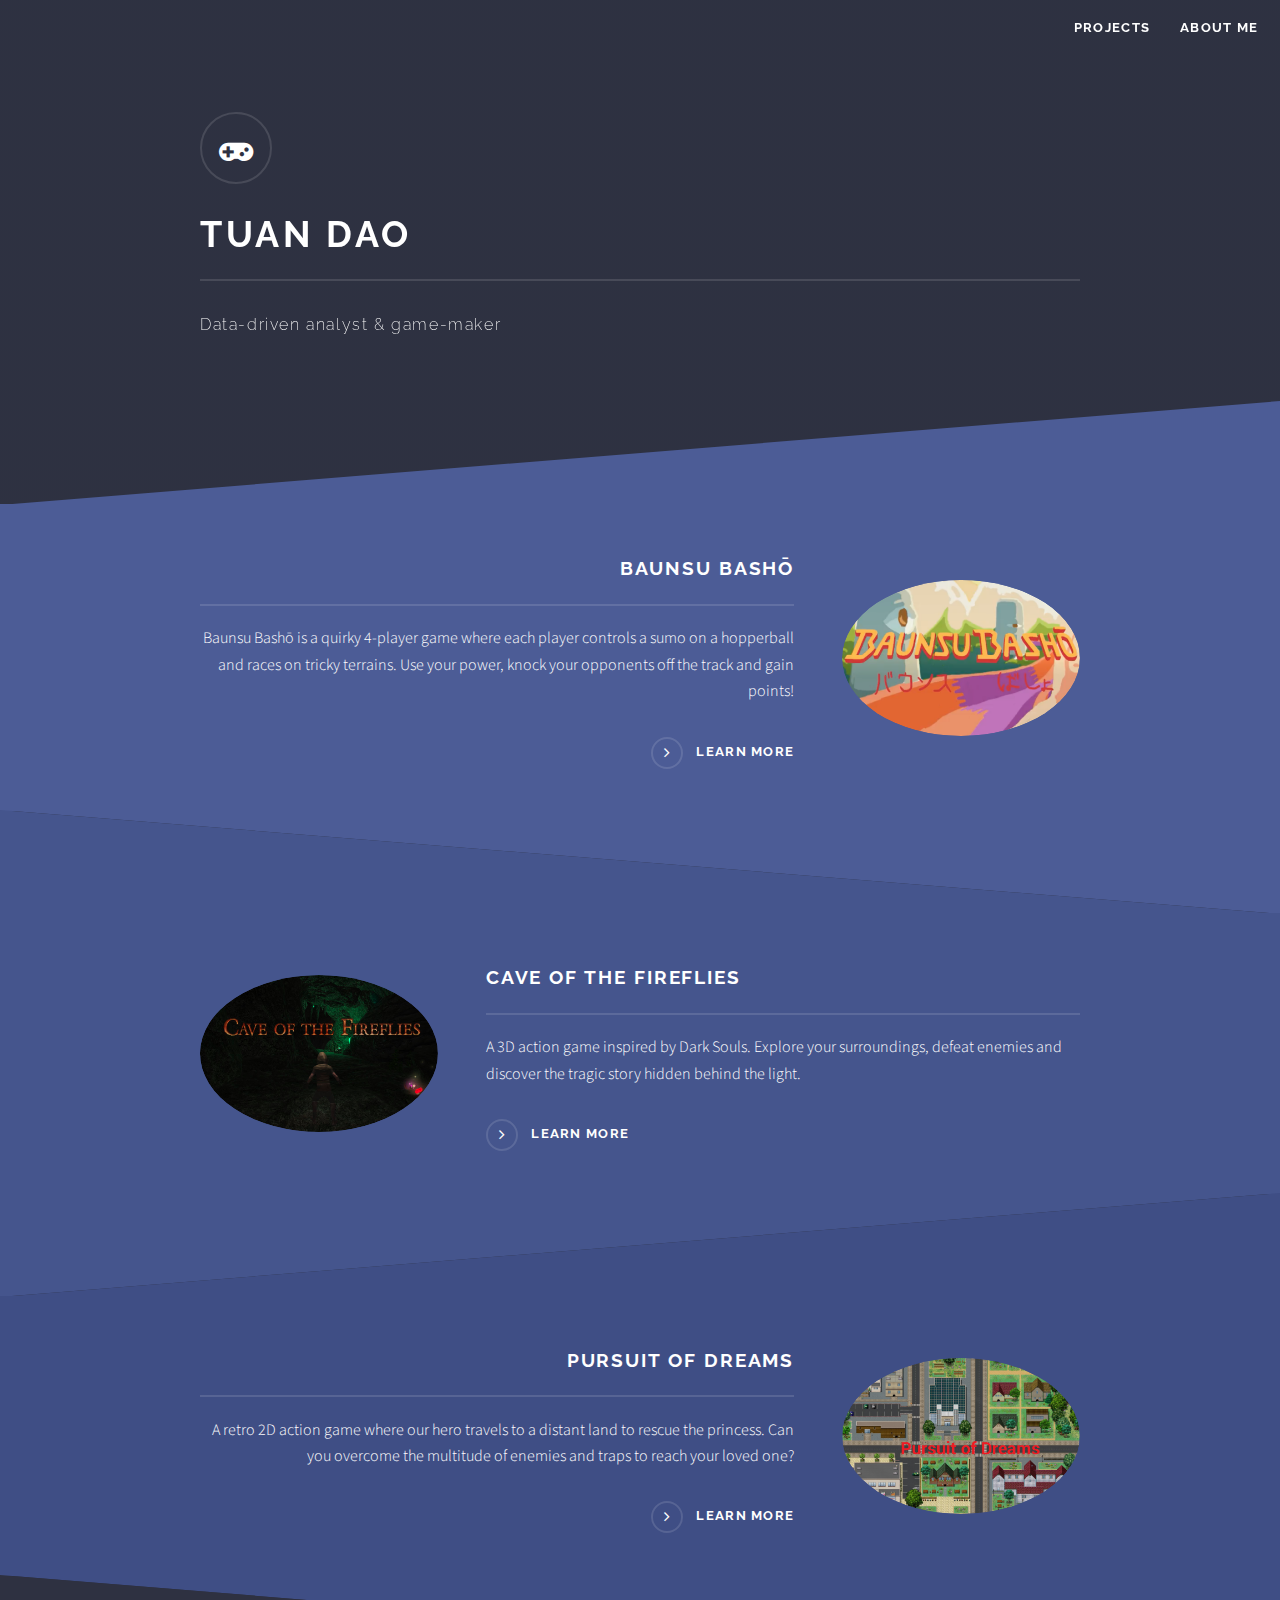
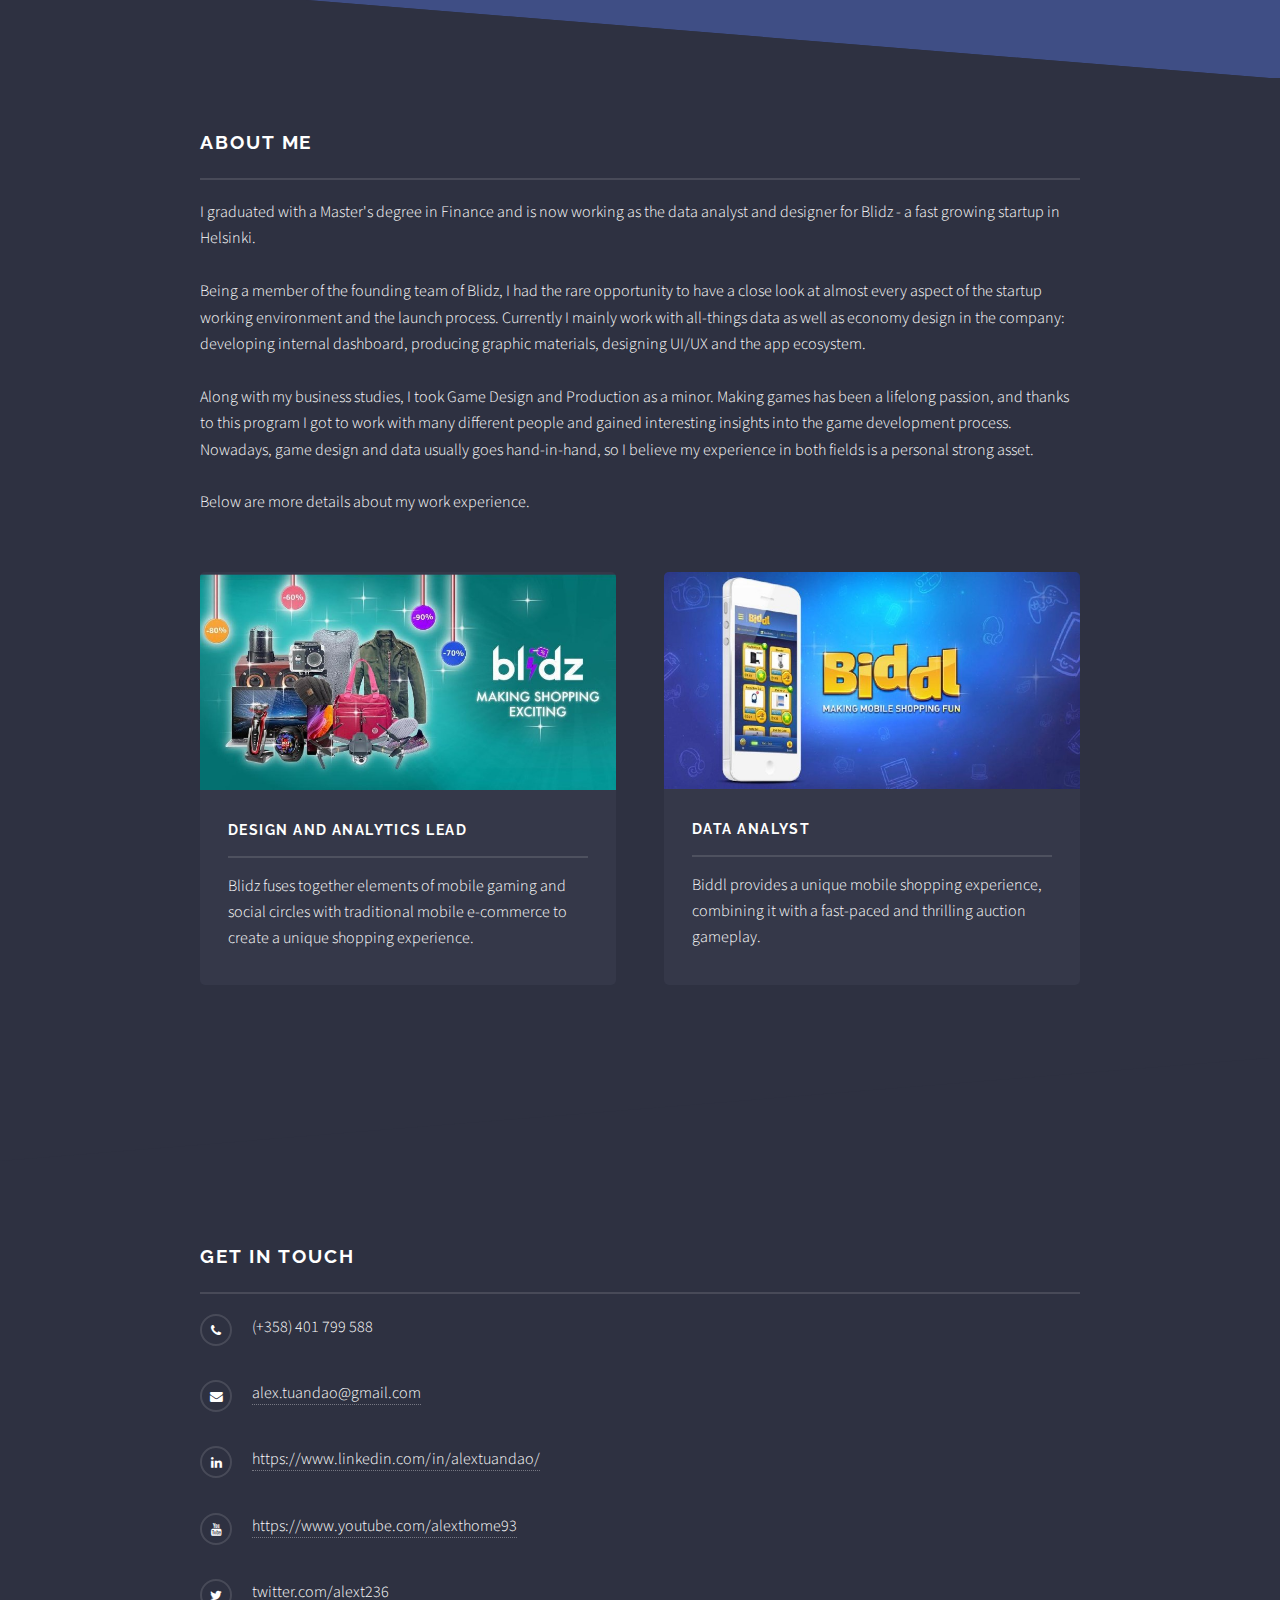
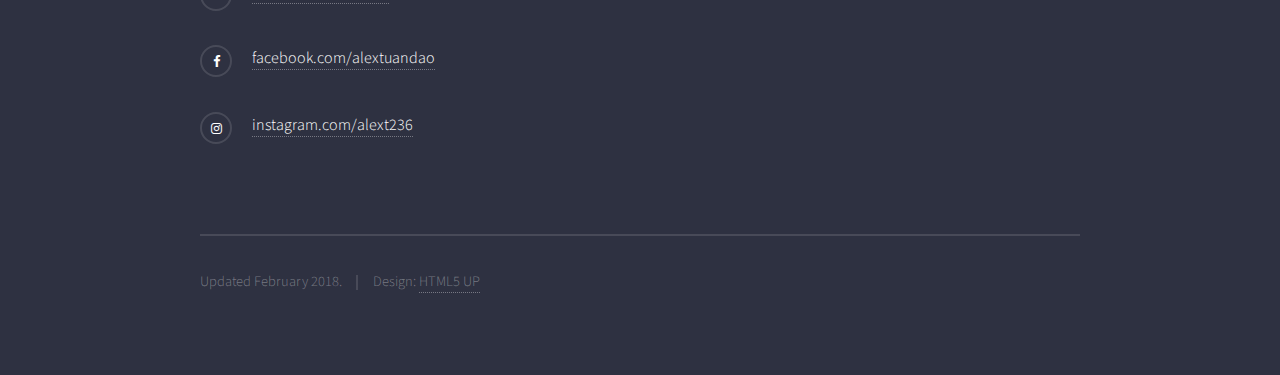
==== index.html @ 48554aec "Update pursuit page content" ====
<!DOCTYPE HTML>
<!--
	Solid State by HTML5 UP
	html5up.net | @ajlkn
	Free for personal and commercial use under the CCA 3.0 license (html5up.net/license)
-->
<html>
	<head>
		<title>Tuan Dao's Homepage</title>
		<meta charset="utf-8" />
		<meta name="viewport" content="width=device-width, initial-scale=1" />
		<!--[if lte IE 8]><script src="assets/js/ie/html5shiv.js"></script><![endif]-->
		<link rel="stylesheet" href="assets/css/main.css" />
		<!--[if lte IE 9]><link rel="stylesheet" href="assets/css/ie9.css" /><![endif]-->
		<!--[if lte IE 8]><link rel="stylesheet" href="assets/css/ie8.css" /><![endif]-->
	</head>
	<body class="main-page">

		<!-- Page Wrapper -->
			<div id="page-wrapper">

				<!-- Header -->
					<header id="header" class="alt">
						<h1><a href="index.html">Tuan Dao</a></h1>
						<nav>
							<!-- <a href="#menu">Menu</a> -->
							<a href="#wrapper" class="smooth-goto">Projects</a>
							<a href="#about" class="smooth-goto">About Me</a>
						</nav>
					</header>

				<!-- Menu -->
					<nav id="menu">
						<div class="inner">
							<h2>Menu</h2>
							<ul class="links">
								<li><a href="index.html">Home</a></li>
								<li><a href="generic.html">Projects</a></li>
								<li><a href="elements.html">Experience</a></li>
								<!-- <li><a href="#">Log In</a></li>
								<li><a href="#">Sign Up</a></li> -->
							</ul>
							<a href="#" class="close">Close</a>
						</div>
					</nav>

				<!-- Banner -->
					<section id="banner">
						<div class="inner">
							<div class="logo"><span class="icon fa-gamepad"></span></div>
							<h2>Tuan Dao</h2>
							<p>Data-driven analyst & game-maker</p>
						</div>
					</section>

				<!-- Wrapper -->
					<section id="wrapper">

						<!-- One -->
							<section id="one" class="wrapper spotlight style1">
								<div class="inner">
									<a href="baunsu.html" class="image"><img src="images/baunsu.png" alt="" /></a>
									<div class="content">
										<h2 class="major">Baunsu Bashō</h2>
										<p>Baunsu Bashō is a quirky 4-player game where each player controls a sumo on a hopperball and races on tricky terrains. Use your power, knock your opponents off the track and gain points!</p>
										<a href="baunsu.html" class="special">Learn more</a>
									</div>
								</div>
							</section>

						<!-- Two -->
							<section id="two" class="wrapper alt spotlight style2">
								<div class="inner">
									<a href="fireflies.html" class="image"><img src="images/fireflies.png" alt="" /></a>
									<div class="content">
										<h2 class="major">Cave of the Fireflies</h2>
										<p>A 3D action game inspired by Dark Souls. Explore your surroundings, defeat enemies and discover the tragic story hidden behind the light.</p>
										<a href="fireflies.html" class="special">Learn more</a>
									</div>
								</div>
							</section>

						<!-- Three -->
							<section id="three" class="wrapper spotlight style3">
								<div class="inner">
									<a href="pursuit.html" class="image"><img src="images/pursuit.png" alt="" /></a>
									<div class="content">
										<h2 class="major">Pursuit of Dreams</h2>
										<p>A retro 2D action game where our hero travels to a distant land to rescue the princess. Can you overcome the multitude of enemies and traps to reach your loved one?</p>
										<a href="pursuit.html" class="special">Learn more</a>
									</div>
								</div>
							</section>

						<!-- Blog -->
							<section id="about" class="wrapper alt style1">
								<div class="inner">
									<h2 class="major">About Me</h2>
									<p>I graduated with a Master's degree in Finance and is now working as the data analyst and designer for Blidz - a fast growing startup in Helsinki.
										<br><br>
									Being a member of the founding team of Blidz, I had the rare opportunity to have a close look at almost every aspect of the startup working environment and the launch process. Currently I mainly work with all-things data as well as economy design in the company: developing internal dashboard, producing graphic materials, designing UI/UX and the app ecosystem.
										<br><br>
									Along with my business studies, I took Game Design and Production as a minor. Making games has been a lifelong passion, and thanks to this program I got to work with many different people and gained interesting insights into the game development process. Nowadays, game design and data usually goes hand-in-hand, so I believe my experience in both fields is a personal strong asset.
										<br><br>
									Below are more details about my work experience.
									</p>
									<section class="features">
										<article>
											<a href="#" class="image"><img src="images/blidz.png" alt="" /></a>
											<h3 class="major">Design and Analytics Lead</h3>
											<p>Blidz fuses together elements of mobile gaming and social circles with traditional mobile e-commerce to create a unique shopping experience.</p>
											<!-- <a href="#" class="special">Learn more</a> -->
										</article>
										<article>
											<a href="#" class="image"><img src="images/biddl.jpeg" alt="" /></a>
											<h3 class="major">Data Analyst</h3>
											<p>Biddl provides a unique mobile shopping experience, combining it with a fast-paced and thrilling auction gameplay.</p>
											<!-- <a href="#" class="special">Learn more</a> -->
										</article>

									</section>

								</div>
							</section>

					</section>

				<!-- Footer -->
					<section id="footer">
						<div class="inner">
							<h2 class="major">Get in touch</h2>
							<!-- <p>I am available mostly via email </p> -->
							<!-- <form method="post" action="#">
								<div class="field">
									<label for="name">Name</label>
									<input type="text" name="name" id="name" />
								</div>
								<div class="field">
									<label for="email">Email</label>
									<input type="email" name="email" id="email" />
								</div>
								<div class="field">
									<label for="message">Message</label>
									<textarea name="message" id="message" rows="4"></textarea>
								</div>
								<ul class="actions">
									<li><input type="submit" value="Send Message" /></li>
								</ul>
							</form> -->
							<ul class="contact">
								<!-- <li class="fa-home">
									Untitled Inc<br />
									1234 Somewhere Road Suite #2894<br />
									Nashville, TN 00000-0000
								</li> -->
								<li class="fa-phone">(+358) 401 799 588</li>
								<li class="fa-envelope"><a href="mailto:alex.tuandao@gmail.com">alex.tuandao@gmail.com</a></li>
								<li class="fa-linkedin"><a href="https://www.linkedin.com/in/alextuandao/" target="_blank">https://www.linkedin.com/in/alextuandao/</a></li>
								<li class="fa-youtube"><a href="https://www.youtube.com/alexthome93" target="_blank">https://www.youtube.com/alexthome93</a></li>
								<li class="fa-twitter"><a href="https://twitter.com/alext236" target="_blank">twitter.com/alext236</a></li>
								<li class="fa-facebook"><a href="https://facebook.com/alextuandao" target="_blank">facebook.com/alextuandao</a></li>
								<li class="fa-instagram"><a href="https://instagram.com/alext236" target="_blank">instagram.com/alext236</a></li>
							</ul>
							<ul class="copyright">
								<li>Updated February 2018.</li><li>Design: <a href="http://html5up.net">HTML5 UP</a></li>
							</ul>
						</div>
					</section>

			</div>

		<!-- Scripts -->
			<script src="assets/js/skel.min.js"></script>
			<script src="assets/js/jquery.min.js"></script>
			<script src="assets/js/jquery.scrollex.min.js"></script>
			<script src="assets/js/util.js"></script>
			<!--[if lte IE 8]><script src="assets/js/ie/respond.min.js"></script><![endif]-->
			<script src="assets/js/main.js"></script>

	</body>
</html>
---- assets/css/main.css ----
@import url(font-awesome.min.css);
@import url("https://fonts.googleapis.com/css?family=Raleway:200,700|Source+Sans+Pro:300,600,300italic,600italic");

/*
	Solid State by HTML5 UP
	html5up.net | @ajlkn
	Free for personal and commercial use under the CCA 3.0 license (html5up.net/license)
*/

/* Reset */

	html, body, div, span, applet, object, iframe, h1, h2, h3, h4, h5, h6, p, blockquote, pre, a, abbr, acronym, address, big, cite, code, del, dfn, em, img, ins, kbd, q, s, samp, small, strike, strong, sub, sup, tt, var, b, u, i, center, dl, dt, dd, ol, ul, li, fieldset, form, label, legend, table, caption, tbody, tfoot, thead, tr, th, td, article, aside, canvas, details, embed, figure, figcaption, footer, header, hgroup, menu, nav, output, ruby, section, summary, time, mark, audio, video {
		margin: 0;
		padding: 0;
		border: 0;
		font-size: 100%;
		font: inherit;
		vertical-align: baseline;
	}

	article, aside, details, figcaption, figure, footer, header, hgroup, menu, nav, section {
		display: block;
	}

	body {
		line-height: 1;
	}

	ol, ul {
		list-style: none;
	}

	blockquote, q {
		quotes: none;
	}

	blockquote:before, blockquote:after, q:before, q:after {
		content: '';
		content: none;
	}

	table {
		border-collapse: collapse;
		border-spacing: 0;
	}

	body {
		-webkit-text-size-adjust: none;
	}

/* Box Model */

	*, *:before, *:after {
		-moz-box-sizing: border-box;
		-webkit-box-sizing: border-box;
		box-sizing: border-box;
	}

/* Grid */

	.row {
		border-bottom: solid 1px transparent;
		-moz-box-sizing: border-box;
		-webkit-box-sizing: border-box;
		box-sizing: border-box;
	}

	.row > * {
		float: left;
		-moz-box-sizing: border-box;
		-webkit-box-sizing: border-box;
		box-sizing: border-box;
	}

	.row:after, .row:before {
		content: '';
		display: block;
		clear: both;
		height: 0;
	}

	.row.uniform > * > :first-child {
		margin-top: 0;
	}

	.row.uniform > * > :last-child {
		margin-bottom: 0;
	}

	.row.\30 \25 > * {
		padding: 0 0 0 0em;
	}

	.row.\30 \25 {
		margin: 0 0 -1px 0em;
	}

	.row.uniform.\30 \25 > * {
		padding: 0em 0 0 0em;
	}

	.row.uniform.\30 \25 {
		margin: 0em 0 -1px 0em;
	}

	.row > * {
		padding: 0 0 0 1.75em;
	}

	.row {
		margin: 0 0 -1px -1.75em;
	}

	.row.uniform > * {
		padding: 1.75em 0 0 1.75em;
	}

	.row.uniform {
		margin: -1.75em 0 -1px -1.75em;
	}

	.row.\32 00\25 > * {
		padding: 0 0 0 3.5em;
	}

	.row.\32 00\25 {
		margin: 0 0 -1px -3.5em;
	}

	.row.uniform.\32 00\25 > * {
		padding: 3.5em 0 0 3.5em;
	}

	.row.uniform.\32 00\25 {
		margin: -3.5em 0 -1px -3.5em;
	}

	.row.\31 50\25 > * {
		padding: 0 0 0 2.625em;
	}

	.row.\31 50\25 {
		margin: 0 0 -1px -2.625em;
	}

	.row.uniform.\31 50\25 > * {
		padding: 2.625em 0 0 2.625em;
	}

	.row.uniform.\31 50\25 {
		margin: -2.625em 0 -1px -2.625em;
	}

	.row.\35 0\25 > * {
		padding: 0 0 0 0.875em;
	}

	.row.\35 0\25 {
		margin: 0 0 -1px -0.875em;
	}

	.row.uniform.\35 0\25 > * {
		padding: 0.875em 0 0 0.875em;
	}

	.row.uniform.\35 0\25 {
		margin: -0.875em 0 -1px -0.875em;
	}

	.row.\32 5\25 > * {
		padding: 0 0 0 0.4375em;
	}

	.row.\32 5\25 {
		margin: 0 0 -1px -0.4375em;
	}

	.row.uniform.\32 5\25 > * {
		padding: 0.4375em 0 0 0.4375em;
	}

	.row.uniform.\32 5\25 {
		margin: -0.4375em 0 -1px -0.4375em;
	}

	.\31 2u, .\31 2u\24 {
		width: 100%;
		clear: none;
		margin-left: 0;
	}

	.\31 1u, .\31 1u\24 {
		width: 91.6666666667%;
		clear: none;
		margin-left: 0;
	}

	.\31 0u, .\31 0u\24 {
		width: 83.3333333333%;
		clear: none;
		margin-left: 0;
	}

	.\39 u, .\39 u\24 {
		width: 75%;
		clear: none;
		margin-left: 0;
	}

	.\38 u, .\38 u\24 {
		width: 66.6666666667%;
		clear: none;
		margin-left: 0;
	}

	.\37 u, .\37 u\24 {
		width: 58.3333333333%;
		clear: none;
		margin-left: 0;
	}

	.\36 u, .\36 u\24 {
		width: 50%;
		clear: none;
		margin-left: 0;
	}

	.\35 u, .\35 u\24 {
		width: 41.6666666667%;
		clear: none;
		margin-left: 0;
	}

	.\34 u, .\34 u\24 {
		width: 33.3333333333%;
		clear: none;
		margin-left: 0;
	}

	.\33 u, .\33 u\24 {
		width: 25%;
		clear: none;
		margin-left: 0;
	}

	.\32 u, .\32 u\24 {
		width: 16.6666666667%;
		clear: none;
		margin-left: 0;
	}

	.\31 u, .\31 u\24 {
		width: 8.3333333333%;
		clear: none;
		margin-left: 0;
	}

	.\31 2u\24 + *,
	.\31 1u\24 + *,
	.\31 0u\24 + *,
	.\39 u\24 + *,
	.\38 u\24 + *,
	.\37 u\24 + *,
	.\36 u\24 + *,
	.\35 u\24 + *,
	.\34 u\24 + *,
	.\33 u\24 + *,
	.\32 u\24 + *,
	.\31 u\24 + * {
		clear: left;
	}

	.\-11u {
		margin-left: 91.66667%;
	}

	.\-10u {
		margin-left: 83.33333%;
	}

	.\-9u {
		margin-left: 75%;
	}

	.\-8u {
		margin-left: 66.66667%;
	}

	.\-7u {
		margin-left: 58.33333%;
	}

	.\-6u {
		margin-left: 50%;
	}

	.\-5u {
		margin-left: 41.66667%;
	}

	.\-4u {
		margin-left: 33.33333%;
	}

	.\-3u {
		margin-left: 25%;
	}

	.\-2u {
		margin-left: 16.66667%;
	}

	.\-1u {
		margin-left: 8.33333%;
	}

	@media screen and (max-width: 1680px) {

		.row > * {
			padding: 0 0 0 1.75em;
		}

		.row {
			margin: 0 0 -1px -1.75em;
		}

		.row.uniform > * {
			padding: 1.75em 0 0 1.75em;
		}

		.row.uniform {
			margin: -1.75em 0 -1px -1.75em;
		}

		.row.\32 00\25 > * {
			padding: 0 0 0 3.5em;
		}

		.row.\32 00\25 {
			margin: 0 0 -1px -3.5em;
		}

		.row.uniform.\32 00\25 > * {
			padding: 3.5em 0 0 3.5em;
		}

		.row.uniform.\32 00\25 {
			margin: -3.5em 0 -1px -3.5em;
		}

		.row.\31 50\25 > * {
			padding: 0 0 0 2.625em;
		}

		.row.\31 50\25 {
			margin: 0 0 -1px -2.625em;
		}

		.row.uniform.\31 50\25 > * {
			padding: 2.625em 0 0 2.625em;
		}

		.row.uniform.\31 50\25 {
			margin: -2.625em 0 -1px -2.625em;
		}

		.row.\35 0\25 > * {
			padding: 0 0 0 0.875em;
		}

		.row.\35 0\25 {
			margin: 0 0 -1px -0.875em;
		}

		.row.uniform.\35 0\25 > * {
			padding: 0.875em 0 0 0.875em;
		}

		.row.uniform.\35 0\25 {
			margin: -0.875em 0 -1px -0.875em;
		}

		.row.\32 5\25 > * {
			padding: 0 0 0 0.4375em;
		}

		.row.\32 5\25 {
			margin: 0 0 -1px -0.4375em;
		}

		.row.uniform.\32 5\25 > * {
			padding: 0.4375em 0 0 0.4375em;
		}

		.row.uniform.\32 5\25 {
			margin: -0.4375em 0 -1px -0.4375em;
		}

		.\31 2u\28xlarge\29, .\31 2u\24\28xlarge\29 {
			width: 100%;
			clear: none;
			margin-left: 0;
		}

		.\31 1u\28xlarge\29, .\31 1u\24\28xlarge\29 {
			width: 91.6666666667%;
			clear: none;
			margin-left: 0;
		}

		.\31 0u\28xlarge\29, .\31 0u\24\28xlarge\29 {
			width: 83.3333333333%;
			clear: none;
			margin-left: 0;
		}

		.\39 u\28xlarge\29, .\39 u\24\28xlarge\29 {
			width: 75%;
			clear: none;
			margin-left: 0;
		}

		.\38 u\28xlarge\29, .\38 u\24\28xlarge\29 {
			width: 66.6666666667%;
			clear: none;
			margin-left: 0;
		}

		.\37 u\28xlarge\29, .\37 u\24\28xlarge\29 {
			width: 58.3333333333%;
			clear: none;
			margin-left: 0;
		}

		.\36 u\28xlarge\29, .\36 u\24\28xlarge\29 {
			width: 50%;
			clear: none;
			margin-left: 0;
		}

		.\35 u\28xlarge\29, .\35 u\24\28xlarge\29 {
			width: 41.6666666667%;
			clear: none;
			margin-left: 0;
		}

		.\34 u\28xlarge\29, .\34 u\24\28xlarge\29 {
			width: 33.3333333333%;
			clear: none;
			margin-left: 0;
		}

		.\33 u\28xlarge\29, .\33 u\24\28xlarge\29 {
			width: 25%;
			clear: none;
			margin-left: 0;
		}

		.\32 u\28xlarge\29, .\32 u\24\28xlarge\29 {
			width: 16.6666666667%;
			clear: none;
			margin-left: 0;
		}

		.\31 u\28xlarge\29, .\31 u\24\28xlarge\29 {
			width: 8.3333333333%;
			clear: none;
			margin-left: 0;
		}

		.\31 2u\24\28xlarge\29 + *,
		.\31 1u\24\28xlarge\29 + *,
		.\31 0u\24\28xlarge\29 + *,
		.\39 u\24\28xlarge\29 + *,
		.\38 u\24\28xlarge\29 + *,
		.\37 u\24\28xlarge\29 + *,
		.\36 u\24\28xlarge\29 + *,
		.\35 u\24\28xlarge\29 + *,
		.\34 u\24\28xlarge\29 + *,
		.\33 u\24\28xlarge\29 + *,
		.\32 u\24\28xlarge\29 + *,
		.\31 u\24\28xlarge\29 + * {
			clear: left;
		}

		.\-11u\28xlarge\29 {
			margin-left: 91.66667%;
		}

		.\-10u\28xlarge\29 {
			margin-left: 83.33333%;
		}

		.\-9u\28xlarge\29 {
			margin-left: 75%;
		}

		.\-8u\28xlarge\29 {
			margin-left: 66.66667%;
		}

		.\-7u\28xlarge\29 {
			margin-left: 58.33333%;
		}

		.\-6u\28xlarge\29 {
			margin-left: 50%;
		}

		.\-5u\28xlarge\29 {
			margin-left: 41.66667%;
		}

		.\-4u\28xlarge\29 {
			margin-left: 33.33333%;
		}

		.\-3u\28xlarge\29 {
			margin-left: 25%;
		}

		.\-2u\28xlarge\29 {
			margin-left: 16.66667%;
		}

		.\-1u\28xlarge\29 {
			margin-left: 8.33333%;
		}

	}

	@media screen and (max-width: 1280px) {

		.row > * {
			padding: 0 0 0 1.75em;
		}

		.row {
			margin: 0 0 -1px -1.75em;
		}

		.row.uniform > * {
			padding: 1.75em 0 0 1.75em;
		}

		.row.uniform {
			margin: -1.75em 0 -1px -1.75em;
		}

		.row.\32 00\25 > * {
			padding: 0 0 0 3.5em;
		}

		.row.\32 00\25 {
			margin: 0 0 -1px -3.5em;
		}

		.row.uniform.\32 00\25 > * {
			padding: 3.5em 0 0 3.5em;
		}

		.row.uniform.\32 00\25 {
			margin: -3.5em 0 -1px -3.5em;
		}

		.row.\31 50\25 > * {
			padding: 0 0 0 2.625em;
		}

		.row.\31 50\25 {
			margin: 0 0 -1px -2.625em;
		}

		.row.uniform.\31 50\25 > * {
			padding: 2.625em 0 0 2.625em;
		}

		.row.uniform.\31 50\25 {
			margin: -2.625em 0 -1px -2.625em;
		}

		.row.\35 0\25 > * {
			padding: 0 0 0 0.875em;
		}

		.row.\35 0\25 {
			margin: 0 0 -1px -0.875em;
		}

		.row.uniform.\35 0\25 > * {
			padding: 0.875em 0 0 0.875em;
		}

		.row.uniform.\35 0\25 {
			margin: -0.875em 0 -1px -0.875em;
		}

		.row.\32 5\25 > * {
			padding: 0 0 0 0.4375em;
		}

		.row.\32 5\25 {
			margin: 0 0 -1px -0.4375em;
		}

		.row.uniform.\32 5\25 > * {
			padding: 0.4375em 0 0 0.4375em;
		}

		.row.uniform.\32 5\25 {
			margin: -0.4375em 0 -1px -0.4375em;
		}

		.\31 2u\28large\29, .\31 2u\24\28large\29 {
			width: 100%;
			clear: none;
			margin-left: 0;
		}

		.\31 1u\28large\29, .\31 1u\24\28large\29 {
			width: 91.6666666667%;
			clear: none;
			margin-left: 0;
		}

		.\31 0u\28large\29, .\31 0u\24\28large\29 {
			width: 83.3333333333%;
			clear: none;
			margin-left: 0;
		}

		.\39 u\28large\29, .\39 u\24\28large\29 {
			width: 75%;
			clear: none;
			margin-left: 0;
		}

		.\38 u\28large\29, .\38 u\24\28large\29 {
			width: 66.6666666667%;
			clear: none;
			margin-left: 0;
		}

		.\37 u\28large\29, .\37 u\24\28large\29 {
			width: 58.3333333333%;
			clear: none;
			margin-left: 0;
		}

		.\36 u\28large\29, .\36 u\24\28large\29 {
			width: 50%;
			clear: none;
			margin-left: 0;
		}

		.\35 u\28large\29, .\35 u\24\28large\29 {
			width: 41.6666666667%;
			clear: none;
			margin-left: 0;
		}

		.\34 u\28large\29, .\34 u\24\28large\29 {
			width: 33.3333333333%;
			clear: none;
			margin-left: 0;
		}

		.\33 u\28large\29, .\33 u\24\28large\29 {
			width: 25%;
			clear: none;
			margin-left: 0;
		}

		.\32 u\28large\29, .\32 u\24\28large\29 {
			width: 16.6666666667%;
			clear: none;
			margin-left: 0;
		}

		.\31 u\28large\29, .\31 u\24\28large\29 {
			width: 8.3333333333%;
			clear: none;
			margin-left: 0;
		}

		.\31 2u\24\28large\29 + *,
		.\31 1u\24\28large\29 + *,
		.\31 0u\24\28large\29 + *,
		.\39 u\24\28large\29 + *,
		.\38 u\24\28large\29 + *,
		.\37 u\24\28large\29 + *,
		.\36 u\24\28large\29 + *,
		.\35 u\24\28large\29 + *,
		.\34 u\24\28large\29 + *,
		.\33 u\24\28large\29 + *,
		.\32 u\24\28large\29 + *,
		.\31 u\24\28large\29 + * {
			clear: left;
		}

		.\-11u\28large\29 {
			margin-left: 91.66667%;
		}

		.\-10u\28large\29 {
			margin-left: 83.33333%;
		}

		.\-9u\28large\29 {
			margin-left: 75%;
		}

		.\-8u\28large\29 {
			margin-left: 66.66667%;
		}

		.\-7u\28large\29 {
			margin-left: 58.33333%;
		}

		.\-6u\28large\29 {
			margin-left: 50%;
		}

		.\-5u\28large\29 {
			margin-left: 41.66667%;
		}

		.\-4u\28large\29 {
			margin-left: 33.33333%;
		}

		.\-3u\28large\29 {
			margin-left: 25%;
		}

		.\-2u\28large\29 {
			margin-left: 16.66667%;
		}

		.\-1u\28large\29 {
			margin-left: 8.33333%;
		}

	}

	@media screen and (max-width: 980px) {

		.row > * {
			padding: 0 0 0 1.75em;
		}

		.row {
			margin: 0 0 -1px -1.75em;
		}

		.row.uniform > * {
			padding: 1.75em 0 0 1.75em;
		}

		.row.uniform {
			margin: -1.75em 0 -1px -1.75em;
		}

		.row.\32 00\25 > * {
			padding: 0 0 0 3.5em;
		}

		.row.\32 00\25 {
			margin: 0 0 -1px -3.5em;
		}

		.row.uniform.\32 00\25 > * {
			padding: 3.5em 0 0 3.5em;
		}

		.row.uniform.\32 00\25 {
			margin: -3.5em 0 -1px -3.5em;
		}

		.row.\31 50\25 > * {
			padding: 0 0 0 2.625em;
		}

		.row.\31 50\25 {
			margin: 0 0 -1px -2.625em;
		}

		.row.uniform.\31 50\25 > * {
			padding: 2.625em 0 0 2.625em;
		}

		.row.uniform.\31 50\25 {
			margin: -2.625em 0 -1px -2.625em;
		}

		.row.\35 0\25 > * {
			padding: 0 0 0 0.875em;
		}

		.row.\35 0\25 {
			margin: 0 0 -1px -0.875em;
		}

		.row.uniform.\35 0\25 > * {
			padding: 0.875em 0 0 0.875em;
		}

		.row.uniform.\35 0\25 {
			margin: -0.875em 0 -1px -0.875em;
		}

		.row.\32 5\25 > * {
			padding: 0 0 0 0.4375em;
		}

		.row.\32 5\25 {
			margin: 0 0 -1px -0.4375em;
		}

		.row.uniform.\32 5\25 > * {
			padding: 0.4375em 0 0 0.4375em;
		}

		.row.uniform.\32 5\25 {
			margin: -0.4375em 0 -1px -0.4375em;
		}

		.\31 2u\28medium\29, .\31 2u\24\28medium\29 {
			width: 100%;
			clear: none;
			margin-left: 0;
		}

		.\31 1u\28medium\29, .\31 1u\24\28medium\29 {
			width: 91.6666666667%;
			clear: none;
			margin-left: 0;
		}

		.\31 0u\28medium\29, .\31 0u\24\28medium\29 {
			width: 83.3333333333%;
			clear: none;
			margin-left: 0;
		}

		.\39 u\28medium\29, .\39 u\24\28medium\29 {
			width: 75%;
			clear: none;
			margin-left: 0;
		}

		.\38 u\28medium\29, .\38 u\24\28medium\29 {
			width: 66.6666666667%;
			clear: none;
			margin-left: 0;
		}

		.\37 u\28medium\29, .\37 u\24\28medium\29 {
			width: 58.3333333333%;
			clear: none;
			margin-left: 0;
		}

		.\36 u\28medium\29, .\36 u\24\28medium\29 {
			width: 50%;
			clear: none;
			margin-left: 0;
		}

		.\35 u\28medium\29, .\35 u\24\28medium\29 {
			width: 41.6666666667%;
			clear: none;
			margin-left: 0;
		}

		.\34 u\28medium\29, .\34 u\24\28medium\29 {
			width: 33.3333333333%;
			clear: none;
			margin-left: 0;
		}

		.\33 u\28medium\29, .\33 u\24\28medium\29 {
			width: 25%;
			clear: none;
			margin-left: 0;
		}

		.\32 u\28medium\29, .\32 u\24\28medium\29 {
			width: 16.6666666667%;
			clear: none;
			margin-left: 0;
		}

		.\31 u\28medium\29, .\31 u\24\28medium\29 {
			width: 8.3333333333%;
			clear: none;
			margin-left: 0;
		}

		.\31 2u\24\28medium\29 + *,
		.\31 1u\24\28medium\29 + *,
		.\31 0u\24\28medium\29 + *,
		.\39 u\24\28medium\29 + *,
		.\38 u\24\28medium\29 + *,
		.\37 u\24\28medium\29 + *,
		.\36 u\24\28medium\29 + *,
		.\35 u\24\28medium\29 + *,
		.\34 u\24\28medium\29 + *,
		.\33 u\24\28medium\29 + *,
		.\32 u\24\28medium\29 + *,
		.\31 u\24\28medium\29 + * {
			clear: left;
		}

		.\-11u\28medium\29 {
			margin-left: 91.66667%;
		}

		.\-10u\28medium\29 {
			margin-left: 83.33333%;
		}

		.\-9u\28medium\29 {
			margin-left: 75%;
		}

		.\-8u\28medium\29 {
			margin-left: 66.66667%;
		}

		.\-7u\28medium\29 {
			margin-left: 58.33333%;
		}

		.\-6u\28medium\29 {
			margin-left: 50%;
		}

		.\-5u\28medium\29 {
			margin-left: 41.66667%;
		}

		.\-4u\28medium\29 {
			margin-left: 33.33333%;
		}

		.\-3u\28medium\29 {
			margin-left: 25%;
		}

		.\-2u\28medium\29 {
			margin-left: 16.66667%;
		}

		.\-1u\28medium\29 {
			margin-left: 8.33333%;
		}

	}

	@media screen and (max-width: 736px) {

		.row > * {
			padding: 0 0 0 1.25em;
		}

		.row {
			margin: 0 0 -1px -1.25em;
		}

		.row.uniform > * {
			padding: 1.25em 0 0 1.25em;
		}

		.row.uniform {
			margin: -1.25em 0 -1px -1.25em;
		}

		.row.\32 00\25 > * {
			padding: 0 0 0 2.5em;
		}

		.row.\32 00\25 {
			margin: 0 0 -1px -2.5em;
		}

		.row.uniform.\32 00\25 > * {
			padding: 2.5em 0 0 2.5em;
		}

		.row.uniform.\32 00\25 {
			margin: -2.5em 0 -1px -2.5em;
		}

		.row.\31 50\25 > * {
			padding: 0 0 0 1.875em;
		}

		.row.\31 50\25 {
			margin: 0 0 -1px -1.875em;
		}

		.row.uniform.\31 50\25 > * {
			padding: 1.875em 0 0 1.875em;
		}

		.row.uniform.\31 50\25 {
			margin: -1.875em 0 -1px -1.875em;
		}

		.row.\35 0\25 > * {
			padding: 0 0 0 0.625em;
		}

		.row.\35 0\25 {
			margin: 0 0 -1px -0.625em;
		}

		.row.uniform.\35 0\25 > * {
			padding: 0.625em 0 0 0.625em;
		}

		.row.uniform.\35 0\25 {
			margin: -0.625em 0 -1px -0.625em;
		}

		.row.\32 5\25 > * {
			padding: 0 0 0 0.3125em;
		}

		.row.\32 5\25 {
			margin: 0 0 -1px -0.3125em;
		}

		.row.uniform.\32 5\25 > * {
			padding: 0.3125em 0 0 0.3125em;
		}

		.row.uniform.\32 5\25 {
			margin: -0.3125em 0 -1px -0.3125em;
		}

		.\31 2u\28small\29, .\31 2u\24\28small\29 {
			width: 100%;
			clear: none;
			margin-left: 0;
		}

		.\31 1u\28small\29, .\31 1u\24\28small\29 {
			width: 91.6666666667%;
			clear: none;
			margin-left: 0;
		}

		.\31 0u\28small\29, .\31 0u\24\28small\29 {
			width: 83.3333333333%;
			clear: none;
			margin-left: 0;
		}

		.\39 u\28small\29, .\39 u\24\28small\29 {
			width: 75%;
			clear: none;
			margin-left: 0;
		}

		.\38 u\28small\29, .\38 u\24\28small\29 {
			width: 66.6666666667%;
			clear: none;
			margin-left: 0;
		}

		.\37 u\28small\29, .\37 u\24\28small\29 {
			width: 58.3333333333%;
			clear: none;
			margin-left: 0;
		}

		.\36 u\28small\29, .\36 u\24\28small\29 {
			width: 50%;
			clear: none;
			margin-left: 0;
		}

		.\35 u\28small\29, .\35 u\24\28small\29 {
			width: 41.6666666667%;
			clear: none;
			margin-left: 0;
		}

		.\34 u\28small\29, .\34 u\24\28small\29 {
			width: 33.3333333333%;
			clear: none;
			margin-left: 0;
		}

		.\33 u\28small\29, .\33 u\24\28small\29 {
			width: 25%;
			clear: none;
			margin-left: 0;
		}

		.\32 u\28small\29, .\32 u\24\28small\29 {
			width: 16.6666666667%;
			clear: none;
			margin-left: 0;
		}

		.\31 u\28small\29, .\31 u\24\28small\29 {
			width: 8.3333333333%;
			clear: none;
			margin-left: 0;
		}

		.\31 2u\24\28small\29 + *,
		.\31 1u\24\28small\29 + *,
		.\31 0u\24\28small\29 + *,
		.\39 u\24\28small\29 + *,
		.\38 u\24\28small\29 + *,
		.\37 u\24\28small\29 + *,
		.\36 u\24\28small\29 + *,
		.\35 u\24\28small\29 + *,
		.\34 u\24\28small\29 + *,
		.\33 u\24\28small\29 + *,
		.\32 u\24\28small\29 + *,
		.\31 u\24\28small\29 + * {
			clear: left;
		}

		.\-11u\28small\29 {
			margin-left: 91.66667%;
		}

		.\-10u\28small\29 {
			margin-left: 83.33333%;
		}

		.\-9u\28small\29 {
			margin-left: 75%;
		}

		.\-8u\28small\29 {
			margin-left: 66.66667%;
		}

		.\-7u\28small\29 {
			margin-left: 58.33333%;
		}

		.\-6u\28small\29 {
			margin-left: 50%;
		}

		.\-5u\28small\29 {
			margin-left: 41.66667%;
		}

		.\-4u\28small\29 {
			margin-left: 33.33333%;
		}

		.\-3u\28small\29 {
			margin-left: 25%;
		}

		.\-2u\28small\29 {
			margin-left: 16.66667%;
		}

		.\-1u\28small\29 {
			margin-left: 8.33333%;
		}

	}

	@media screen and (max-width: 640px) {

		.row > * {
			padding: 0 0 0 1.25em;
		}

		.row {
			margin: 0 0 -1px -1.25em;
		}

		.row.uniform > * {
			padding: 1.25em 0 0 1.25em;
		}

		.row.uniform {
			margin: -1.25em 0 -1px -1.25em;
		}

		.row.\32 00\25 > * {
			padding: 0 0 0 2.5em;
		}

		.row.\32 00\25 {
			margin: 0 0 -1px -2.5em;
		}

		.row.uniform.\32 00\25 > * {
			padding: 2.5em 0 0 2.5em;
		}

		.row.uniform.\32 00\25 {
			margin: -2.5em 0 -1px -2.5em;
		}

		.row.\31 50\25 > * {
			padding: 0 0 0 1.875em;
		}

		.row.\31 50\25 {
			margin: 0 0 -1px -1.875em;
		}

		.row.uniform.\31 50\25 > * {
			padding: 1.875em 0 0 1.875em;
		}

		.row.uniform.\31 50\25 {
			margin: -1.875em 0 -1px -1.875em;
		}

		.row.\35 0\25 > * {
			padding: 0 0 0 0.625em;
		}

		.row.\35 0\25 {
			margin: 0 0 -1px -0.625em;
		}

		.row.uniform.\35 0\25 > * {
			padding: 0.625em 0 0 0.625em;
		}

		.row.uniform.\35 0\25 {
			margin: -0.625em 0 -1px -0.625em;
		}

		.row.\32 5\25 > * {
			padding: 0 0 0 0.3125em;
		}

		.row.\32 5\25 {
			margin: 0 0 -1px -0.3125em;
		}

		.row.uniform.\32 5\25 > * {
			padding: 0.3125em 0 0 0.3125em;
		}

		.row.uniform.\32 5\25 {
			margin: -0.3125em 0 -1px -0.3125em;
		}

		.\31 2u\28xsmall\29, .\31 2u\24\28xsmall\29 {
			width: 100%;
			clear: none;
			margin-left: 0;
		}

		.\31 1u\28xsmall\29, .\31 1u\24\28xsmall\29 {
			width: 91.6666666667%;
			clear: none;
			margin-left: 0;
		}

		.\31 0u\28xsmall\29, .\31 0u\24\28xsmall\29 {
			width: 83.3333333333%;
			clear: none;
			margin-left: 0;
		}

		.\39 u\28xsmall\29, .\39 u\24\28xsmall\29 {
			width: 75%;
			clear: none;
			margin-left: 0;
		}

		.\38 u\28xsmall\29, .\38 u\24\28xsmall\29 {
			width: 66.6666666667%;
			clear: none;
			margin-left: 0;
		}

		.\37 u\28xsmall\29, .\37 u\24\28xsmall\29 {
			width: 58.3333333333%;
			clear: none;
			margin-left: 0;
		}

		.\36 u\28xsmall\29, .\36 u\24\28xsmall\29 {
			width: 50%;
			clear: none;
			margin-left: 0;
		}

		.\35 u\28xsmall\29, .\35 u\24\28xsmall\29 {
			width: 41.6666666667%;
			clear: none;
			margin-left: 0;
		}

		.\34 u\28xsmall\29, .\34 u\24\28xsmall\29 {
			width: 33.3333333333%;
			clear: none;
			margin-left: 0;
		}

		.\33 u\28xsmall\29, .\33 u\24\28xsmall\29 {
			width: 25%;
			clear: none;
			margin-left: 0;
		}

		.\32 u\28xsmall\29, .\32 u\24\28xsmall\29 {
			width: 16.6666666667%;
			clear: none;
			margin-left: 0;
		}

		.\31 u\28xsmall\29, .\31 u\24\28xsmall\29 {
			width: 8.3333333333%;
			clear: none;
			margin-left: 0;
		}

		.\31 2u\24\28xsmall\29 + *,
		.\31 1u\24\28xsmall\29 + *,
		.\31 0u\24\28xsmall\29 + *,
		.\39 u\24\28xsmall\29 + *,
		.\38 u\24\28xsmall\29 + *,
		.\37 u\24\28xsmall\29 + *,
		.\36 u\24\28xsmall\29 + *,
		.\35 u\24\28xsmall\29 + *,
		.\34 u\24\28xsmall\29 + *,
		.\33 u\24\28xsmall\29 + *,
		.\32 u\24\28xsmall\29 + *,
		.\31 u\24\28xsmall\29 + * {
			clear: left;
		}

		.\-11u\28xsmall\29 {
			margin-left: 91.66667%;
		}

		.\-10u\28xsmall\29 {
			margin-left: 83.33333%;
		}

		.\-9u\28xsmall\29 {
			margin-left: 75%;
		}

		.\-8u\28xsmall\29 {
			margin-left: 66.66667%;
		}

		.\-7u\28xsmall\29 {
			margin-left: 58.33333%;
		}

		.\-6u\28xsmall\29 {
			margin-left: 50%;
		}

		.\-5u\28xsmall\29 {
			margin-left: 41.66667%;
		}

		.\-4u\28xsmall\29 {
			margin-left: 33.33333%;
		}

		.\-3u\28xsmall\29 {
			margin-left: 25%;
		}

		.\-2u\28xsmall\29 {
			margin-left: 16.66667%;
		}

		.\-1u\28xsmall\29 {
			margin-left: 8.33333%;
		}

	}

	@media screen and (max-width: 360px) {

		.row > * {
			padding: 0 0 0 1.25em;
		}

		.row {
			margin: 0 0 -1px -1.25em;
		}

		.row.uniform > * {
			padding: 1.25em 0 0 1.25em;
		}

		.row.uniform {
			margin: -1.25em 0 -1px -1.25em;
		}

		.row.\32 00\25 > * {
			padding: 0 0 0 2.5em;
		}

		.row.\32 00\25 {
			margin: 0 0 -1px -2.5em;
		}

		.row.uniform.\32 00\25 > * {
			padding: 2.5em 0 0 2.5em;
		}

		.row.uniform.\32 00\25 {
			margin: -2.5em 0 -1px -2.5em;
		}

		.row.\31 50\25 > * {
			padding: 0 0 0 1.875em;
		}

		.row.\31 50\25 {
			margin: 0 0 -1px -1.875em;
		}

		.row.uniform.\31 50\25 > * {
			padding: 1.875em 0 0 1.875em;
		}

		.row.uniform.\31 50\25 {
			margin: -1.875em 0 -1px -1.875em;
		}

		.row.\35 0\25 > * {
			padding: 0 0 0 0.625em;
		}

		.row.\35 0\25 {
			margin: 0 0 -1px -0.625em;
		}

		.row.uniform.\35 0\25 > * {
			padding: 0.625em 0 0 0.625em;
		}

		.row.uniform.\35 0\25 {
			margin: -0.625em 0 -1px -0.625em;
		}

		.row.\32 5\25 > * {
			padding: 0 0 0 0.3125em;
		}

		.row.\32 5\25 {
			margin: 0 0 -1px -0.3125em;
		}

		.row.uniform.\32 5\25 > * {
			padding: 0.3125em 0 0 0.3125em;
		}

		.row.uniform.\32 5\25 {
			margin: -0.3125em 0 -1px -0.3125em;
		}

		.\31 2u\28xxsmall\29, .\31 2u\24\28xxsmall\29 {
			width: 100%;
			clear: none;
			margin-left: 0;
		}

		.\31 1u\28xxsmall\29, .\31 1u\24\28xxsmall\29 {
			width: 91.6666666667%;
			clear: none;
			margin-left: 0;
		}

		.\31 0u\28xxsmall\29, .\31 0u\24\28xxsmall\29 {
			width: 83.3333333333%;
			clear: none;
			margin-left: 0;
		}

		.\39 u\28xxsmall\29, .\39 u\24\28xxsmall\29 {
			width: 75%;
			clear: none;
			margin-left: 0;
		}

		.\38 u\28xxsmall\29, .\38 u\24\28xxsmall\29 {
			width: 66.6666666667%;
			clear: none;
			margin-left: 0;
		}

		.\37 u\28xxsmall\29, .\37 u\24\28xxsmall\29 {
			width: 58.3333333333%;
			clear: none;
			margin-left: 0;
		}

		.\36 u\28xxsmall\29, .\36 u\24\28xxsmall\29 {
			width: 50%;
			clear: none;
			margin-left: 0;
		}

		.\35 u\28xxsmall\29, .\35 u\24\28xxsmall\29 {
			width: 41.6666666667%;
			clear: none;
			margin-left: 0;
		}

		.\34 u\28xxsmall\29, .\34 u\24\28xxsmall\29 {
			width: 33.3333333333%;
			clear: none;
			margin-left: 0;
		}

		.\33 u\28xxsmall\29, .\33 u\24\28xxsmall\29 {
			width: 25%;
			clear: none;
			margin-left: 0;
		}

		.\32 u\28xxsmall\29, .\32 u\24\28xxsmall\29 {
			width: 16.6666666667%;
			clear: none;
			margin-left: 0;
		}

		.\31 u\28xxsmall\29, .\31 u\24\28xxsmall\29 {
			width: 8.3333333333%;
			clear: none;
			margin-left: 0;
		}

		.\31 2u\24\28xxsmall\29 + *,
		.\31 1u\24\28xxsmall\29 + *,
		.\31 0u\24\28xxsmall\29 + *,
		.\39 u\24\28xxsmall\29 + *,
		.\38 u\24\28xxsmall\29 + *,
		.\37 u\24\28xxsmall\29 + *,
		.\36 u\24\28xxsmall\29 + *,
		.\35 u\24\28xxsmall\29 + *,
		.\34 u\24\28xxsmall\29 + *,
		.\33 u\24\28xxsmall\29 + *,
		.\32 u\24\28xxsmall\29 + *,
		.\31 u\24\28xxsmall\29 + * {
			clear: left;
		}

		.\-11u\28xxsmall\29 {
			margin-left: 91.66667%;
		}

		.\-10u\28xxsmall\29 {
			margin-left: 83.33333%;
		}

		.\-9u\28xxsmall\29 {
			margin-left: 75%;
		}

		.\-8u\28xxsmall\29 {
			margin-left: 66.66667%;
		}

		.\-7u\28xxsmall\29 {
			margin-left: 58.33333%;
		}

		.\-6u\28xxsmall\29 {
			margin-left: 50%;
		}

		.\-5u\28xxsmall\29 {
			margin-left: 41.66667%;
		}

		.\-4u\28xxsmall\29 {
			margin-left: 33.33333%;
		}

		.\-3u\28xxsmall\29 {
			margin-left: 25%;
		}

		.\-2u\28xxsmall\29 {
			margin-left: 16.66667%;
		}

		.\-1u\28xxsmall\29 {
			margin-left: 8.33333%;
		}

	}

/* Basic */

	@-ms-viewport {
		width: device-width;
	}

	body {
		-ms-overflow-style: scrollbar;
	}

	@media screen and (max-width: 640px) {

		html, body {
			min-width: 320px;
		}

	}

	body {
		background-color: #2e3141;
		background-size: auto, cover;
		background-attachment: fixed, fixed;
		background-position: center, center;
	}

	/* Page background */
	.main-page {
		background-image: linear-gradient(to top, rgba(46, 49, 65, 0.8), rgba(46, 49, 65, 0.8)), url("https://tuandao.me/images/bg1.JPG");
	}

	.baunsu {
		background-image: linear-gradient(to top, rgba(46, 49, 65, 0.8), rgba(46, 49, 65, 0.8)), url("https://tuandao.me/images/baunsu-bg.png");
	}

	.fireflies {
		background-image: linear-gradient(to top, rgba(46, 49, 65, 0.8), rgba(46, 49, 65, 0.8)), url("https://tuandao.me/images/fireflies-6.jpg");
	}

	.pursuit {
		background-image: linear-gradient(to top, rgba(46, 49, 65, 0.8), rgba(46, 49, 65, 0.8)), url("https://tuandao.me/images/pursuit-4.png");
	}


	body.is-loading *, body.is-loading *:before, body.is-loading *:after {
		-moz-animation: none !important;
		-webkit-animation: none !important;
		-ms-animation: none !important;
		animation: none !important;
		-moz-transition: none !important;
		-webkit-transition: none !important;
		-ms-transition: none !important;
		transition: none !important;
	}

/* Type */

	body, input, select, textarea {
		color: #ffffff;
		font-family: "Source Sans Pro", Helvetica, sans-serif;
		font-size: 16.5pt;
		font-weight: 300;
		line-height: 1.65;
	}

		@media screen and (max-width: 1680px) {

			body, input, select, textarea {
				font-size: 13pt;
			}

		}

		@media screen and (max-width: 1280px) {

			body, input, select, textarea {
				font-size: 12pt;
			}

		}

		@media screen and (max-width: 980px) {

			body, input, select, textarea {
				font-size: 12pt;
			}

		}

		@media screen and (max-width: 736px) {

			body, input, select, textarea {
				font-size: 12pt;
			}

		}

		@media screen and (max-width: 640px) {

			body, input, select, textarea {
				font-size: 12pt;
			}

		}

	a {
		-moz-transition: color 0.2s ease-in-out, border-bottom-color 0.2s ease-in-out;
		-webkit-transition: color 0.2s ease-in-out, border-bottom-color 0.2s ease-in-out;
		-ms-transition: color 0.2s ease-in-out, border-bottom-color 0.2s ease-in-out;
		transition: color 0.2s ease-in-out, border-bottom-color 0.2s ease-in-out;
		border-bottom: dotted 1px rgba(255, 255, 255, 0.35);
		color: #ffffff;
		text-decoration: none;
	}

		a:hover {
			border-bottom-color: transparent;
			color: #ffffff !important;
		}

		a.special:not(.button) {
			text-decoration: none;
			border-bottom: 0;
			display: block;
			font-family: Raleway, Helvetica, sans-serif;
			font-size: 0.8em;
			font-weight: 700;
			letter-spacing: 0.1em;
			margin: 0 0 2em 0;
			text-transform: uppercase;
		}

			a.special:not(.button):before {
				-moz-osx-font-smoothing: grayscale;
				-webkit-font-smoothing: antialiased;
				font-family: FontAwesome;
				font-style: normal;
				font-weight: normal;
				text-transform: none !important;
			}

			a.special:not(.button):before {
				-moz-transition: background-color 0.2s ease-in-out;
				-webkit-transition: background-color 0.2s ease-in-out;
				-ms-transition: background-color 0.2s ease-in-out;
				transition: background-color 0.2s ease-in-out;
				border-radius: 100%;
				border: solid 2px rgba(255, 255, 255, 0.125);
				content: '\f105';
				display: inline-block;
				font-size: 1.25em;
				height: 2em;
				line-height: 1.65em;
				margin-right: 0.85em;
				text-align: center;
				text-indent: 0.15em;
				vertical-align: middle;
				width: 2em;
			}

			a.special:not(.button):hover:before {
				background-color: rgba(255, 255, 255, 0.025);
			}

			a.special:not(.button):active:before {
				background-color: rgba(255, 255, 255, 0.075);
			}

	strong, b {
		color: #ffffff;
		font-weight: 600;
	}

	em, i {
		font-style: italic;
	}

	p {
		margin: 0 0 2em 0;
	}

	h1, h2, h3, h4, h5, h6 {
		color: #ffffff;
		font-family: Raleway, Helvetica, sans-serif;
		font-weight: 700;
		letter-spacing: 0.1em;
		margin: 0 0 1em 0;
		text-transform: uppercase;
	}

		h1 a, h2 a, h3 a, h4 a, h5 a, h6 a {
			color: inherit;
			text-decoration: none;
		}

		h1 span, h2 span, h3 span, h4 span, h5 span, h6 span {
			font-weight: 200;
		}

		h1.major, h2.major, h3.major, h4.major, h5.major, h6.major {
			padding-bottom: 1em;
			border-bottom: solid 2px rgba(255, 255, 255, 0.125);
		}

	h2 {
		font-size: 1.2em;
	}

	h3 {
		font-size: 0.9em;
	}

	h4 {
		font-size: 0.7em;
	}

	h5 {
		font-size: 0.7em;
	}

	h6 {
		font-size: 0.7em;
	}

	@media screen and (max-width: 736px) {

		h2 {
			font-size: 1em;
		}

		h3 {
			font-size: 0.8em;
		}

	}

	sub {
		font-size: 0.8em;
		position: relative;
		top: 0.5em;
	}

	sup {
		font-size: 0.8em;
		position: relative;
		top: -0.5em;
	}

	blockquote {
		border-left: solid 4px rgba(255, 255, 255, 0.125);
		font-style: italic;
		margin: 0 0 2em 0;
		padding: 0.5em 0 0.5em 2em;
	}

	code {
		background: rgba(255, 255, 255, 0.025);
		border-radius: 5px;
		border: solid 2px rgba(255, 255, 255, 0.125);
		font-family: "Courier New", monospace;
		font-size: 0.9em;
		margin: 0 0.25em;
		padding: 0.25em 0.65em;
	}

	pre {
		-webkit-overflow-scrolling: touch;
		font-family: "Courier New", monospace;
		font-size: 0.9em;
		margin: 0 0 2em 0;
	}

		pre code {
			display: block;
			line-height: 1.75em;
			padding: 1em 1.5em;
			overflow-x: auto;
		}

	hr {
		border: 0;
		border-bottom: solid 2px rgba(255, 255, 255, 0.125);
		margin: 2.5em 0;
	}

		hr.major {
			margin: 4em 0;
		}

	.align-left {
		text-align: left;
	}

	.align-center {
		text-align: center;
	}

	.align-right {
		text-align: right;
	}

/* Section/Article */

	section.special, article.special {
		text-align: center;
	}

/* Form */

	form {
		margin: 0 0 2em 0;
	}

		form .field {
			margin: 0 0 2em 0;
		}

			form .field label {
				margin-top: -1.5em;
			}

			form .field:first-child label {
				margin-top: 0;
			}

		form > :last-child {
			margin-bottom: 0;
		}

	label {
		color: #ffffff;
		display: block;
		font-family: Raleway, Helvetica, sans-serif;
		font-size: 0.8em;
		font-weight: 700;
		letter-spacing: 0.1em;
		margin: 0 0 0.7em 0;
		text-transform: uppercase;
	}

	input[type="text"],
	input[type="password"],
	input[type="email"],
	input[type="tel"],
	select,
	textarea {
		-moz-appearance: none;
		-webkit-appearance: none;
		-ms-appearance: none;
		appearance: none;
		background: rgba(255, 255, 255, 0.025);
		border-radius: 5px;
		border: none;
		border: solid 2px rgba(255, 255, 255, 0.125);
		color: inherit;
		display: block;
		outline: 0;
		padding: 0 1em;
		text-decoration: none;
		width: 100%;
	}

		input[type="text"]:invalid,
		input[type="password"]:invalid,
		input[type="email"]:invalid,
		input[type="tel"]:invalid,
		select:invalid,
		textarea:invalid {
			box-shadow: none;
		}

		input[type="text"]:focus,
		input[type="password"]:focus,
		input[type="email"]:focus,
		input[type="tel"]:focus,
		select:focus,
		textarea:focus {
			border-color: #5b6ba6;
		}

	.select-wrapper {
		text-decoration: none;
		display: block;
		position: relative;
	}

		.select-wrapper:before {
			-moz-osx-font-smoothing: grayscale;
			-webkit-font-smoothing: antialiased;
			font-family: FontAwesome;
			font-style: normal;
			font-weight: normal;
			text-transform: none !important;
		}

		.select-wrapper:before {
			color: rgba(255, 255, 255, 0.125);
			content: '\f078';
			display: block;
			height: 2.75em;
			line-height: 2.75em;
			pointer-events: none;
			position: absolute;
			right: 0;
			text-align: center;
			top: 0;
			width: 2.75em;
		}

		.select-wrapper select::-ms-expand {
			display: none;
		}

	select option {
		color: #ffffff;
		background: #2e3141;
	}

	input[type="text"],
	input[type="password"],
	input[type="email"],
	select {
		height: 2.75em;
	}

	textarea {
		padding: 0.75em 1em;
	}

	input[type="checkbox"],
	input[type="radio"] {
		-moz-appearance: none;
		-webkit-appearance: none;
		-ms-appearance: none;
		appearance: none;
		display: block;
		float: left;
		margin-right: -2em;
		opacity: 0;
		width: 1em;
		z-index: -1;
	}

		input[type="checkbox"] + label,
		input[type="radio"] + label {
			text-decoration: none;
			color: #ffffff;
			cursor: pointer;
			display: inline-block;
			font-size: 1em;
			font-family: "Source Sans Pro", Helvetica, sans-serif;
			text-transform: none;
			letter-spacing: 0;
			font-weight: 300;
			padding-left: 2.4em;
			padding-right: 0.75em;
			position: relative;
		}

			input[type="checkbox"] + label:before,
			input[type="radio"] + label:before {
				-moz-osx-font-smoothing: grayscale;
				-webkit-font-smoothing: antialiased;
				font-family: FontAwesome;
				font-style: normal;
				font-weight: normal;
				text-transform: none !important;
			}

			input[type="checkbox"] + label:before,
			input[type="radio"] + label:before {
				background: rgba(255, 255, 255, 0.025);
				border-radius: 5px;
				border: solid 2px rgba(255, 255, 255, 0.125);
				content: '';
				display: inline-block;
				height: 1.65em;
				left: 0;
				line-height: 1.58125em;
				position: absolute;
				text-align: center;
				top: 0;
				width: 1.65em;
			}

		input[type="checkbox"]:checked + label:before,
		input[type="radio"]:checked + label:before {
			background: #ffffff;
			border-color: #ffffff;
			content: '\f00c';
			color: #2e3141;
		}

		input[type="checkbox"]:focus + label:before,
		input[type="radio"]:focus + label:before {
			border-color: #4c5c96;
		}

	input[type="checkbox"] + label:before {
		border-radius: 5px;
	}

	input[type="radio"] + label:before {
		border-radius: 100%;
	}

	::-webkit-input-placeholder {
		color: rgba(255, 255, 255, 0.35) !important;
		opacity: 1.0;
	}

	:-moz-placeholder {
		color: rgba(255, 255, 255, 0.35) !important;
		opacity: 1.0;
	}

	::-moz-placeholder {
		color: rgba(255, 255, 255, 0.35) !important;
		opacity: 1.0;
	}

	:-ms-input-placeholder {
		color: rgba(255, 255, 255, 0.35) !important;
		opacity: 1.0;
	}

	.polyfill-placeholder {
		color: rgba(255, 255, 255, 0.35) !important;
		opacity: 1.0;
	}

/* Box */

	.box {
		border-radius: 5px;
		border: solid 2px rgba(255, 255, 255, 0.125);
		margin-bottom: 2em;
		padding: 1.5em;
	}

		.box > :last-child,
		.box > :last-child > :last-child,
		.box > :last-child > :last-child > :last-child {
			margin-bottom: 0;
		}

		.box.alt {
			border: 0;
			border-radius: 0;
			padding: 0;
		}

/* Icon */

	.icon {
		text-decoration: none;
		border-bottom: none;
		position: relative;
	}

		.icon:before {
			-moz-osx-font-smoothing: grayscale;
			-webkit-font-smoothing: antialiased;
			font-family: FontAwesome;
			font-style: normal;
			font-weight: normal;
			text-transform: none !important;
		}

		.icon > .label {
			display: none;
		}

/* Image */

	.image {
		border-radius: 5px;
		border: 0;
		display: inline-block;
		position: relative;
	}

		.image img {
			border-radius: 5px;
			display: block;
		}

		.image.left, .image.right {
			max-width: 40%;
		}

			.image.left img, .image.right img {
				width: 100%;
			}

		.image.left {
			float: left;
			padding: 0 1.5em 1em 0;
			top: 0.25em;
		}

		.image.right {
			float: right;
			padding: 0 0 1em 1.5em;
			top: 0.25em;
		}

		.image.fit {
			display: block;
			margin: 0 0 2em 0;
			width: 100%;
		}

			.image.fit img {
				width: 100%;
			}

		.image.main {
			display: block;
			margin: 0 0 3em 0;
			width: 100%;
		}

			.image.main img {
				width: 100%;
			}

/* List */

	ol {
		list-style: decimal;
		margin: 0 0 2em 0;
		padding-left: 1.25em;
	}

		ol li {
			padding-left: 0.25em;
		}

	ul {
		list-style: disc;
		margin: 0 0 2em 0;
		padding-left: 1em;
	}

		ul li {
			padding-left: 0.5em;
		}

		ul.alt {
			list-style: none;
			padding-left: 0;
		}

			ul.alt li {
				border-top: solid 1px rgba(255, 255, 255, 0.125);
				padding: 0.5em 0;
			}

				ul.alt li:first-child {
					border-top: 0;
					padding-top: 0;
				}

		ul.icons {
			cursor: default;
			list-style: none;
			padding-left: 0;
		}

			ul.icons li {
				display: inline-block;
				padding: 0 1em 0 0;
			}

				ul.icons li:last-child {
					padding-right: 0;
				}

				ul.icons li .icon:before {
					font-size: 1.25em;
				}

		ul.actions {
			cursor: default;
			list-style: none;
			padding-left: 0;
		}

			ul.actions li {
				display: inline-block;
				padding: 0 1em 0 0;
				vertical-align: middle;
			}

				ul.actions li:last-child {
					padding-right: 0;
				}

			ul.actions.small li {
				padding: 0 0.5em 0 0;
			}

			ul.actions.vertical li {
				display: block;
				padding: 1em 0 0 0;
			}

				ul.actions.vertical li:first-child {
					padding-top: 0;
				}

				ul.actions.vertical li > * {
					margin-bottom: 0;
				}

			ul.actions.vertical.small li {
				padding: 0.5em 0 0 0;
			}

				ul.actions.vertical.small li:first-child {
					padding-top: 0;
				}

			ul.actions.fit {
				display: table;
				margin-left: -1em;
				padding: 0;
				table-layout: fixed;
				width: calc(100% + 1em);
			}

				ul.actions.fit li {
					display: table-cell;
					padding: 0 0 0 1em;
				}

					ul.actions.fit li > * {
						margin-bottom: 0;
					}

				ul.actions.fit.small {
					margin-left: -0.5em;
					width: calc(100% + 0.5em);
				}

					ul.actions.fit.small li {
						padding: 0 0 0 0.5em;
					}

			@media screen and (max-width: 640px) {

				ul.actions {
					margin: 0 0 2em 0;
				}

					ul.actions li {
						padding: 1em 0 0 0;
						display: block;
						text-align: center;
						width: 100%;
					}

						ul.actions li:first-child {
							padding-top: 0;
						}

						ul.actions li > * {
							width: 100%;
							margin: 0 !important;
						}

					ul.actions.small li {
						padding: 0.5em 0 0 0;
					}

						ul.actions.small li:first-child {
							padding-top: 0;
						}

			}

		ul.contact {
			list-style: none;
			padding: 0;
		}

			ul.contact li {
				text-decoration: none;
				margin: 2.5em 0 0 0;
				padding: 0 0 0 3.25em;
				position: relative;
			}

				ul.contact li:before {
					-moz-osx-font-smoothing: grayscale;
					-webkit-font-smoothing: antialiased;
					font-family: FontAwesome;
					font-style: normal;
					font-weight: normal;
					text-transform: none !important;
				}

				ul.contact li:before {
					border-radius: 100%;
					border: solid 2px rgba(255, 255, 255, 0.125);
					display: inline-block;
					font-size: 0.8em;
					height: 2.5em;
					left: 0;
					line-height: 2.35em;
					position: absolute;
					text-align: center;
					top: 0;
					width: 2.5em;
				}

				ul.contact li:first-child {
					margin-top: 0;
				}

			@media screen and (max-width: 736px) {

				ul.contact li {
					margin: 1.5em 0 0 0;
				}

			}

		ul.pagination {
			cursor: default;
			list-style: none;
			padding-left: 0;
		}

			ul.pagination li {
				display: inline-block;
				padding-left: 0;
				vertical-align: middle;
			}

				ul.pagination li > .page {
					-moz-transition: background-color 0.2s ease-in-out, color 0.2s ease-in-out;
					-webkit-transition: background-color 0.2s ease-in-out, color 0.2s ease-in-out;
					-ms-transition: background-color 0.2s ease-in-out, color 0.2s ease-in-out;
					transition: background-color 0.2s ease-in-out, color 0.2s ease-in-out;
					border-bottom: 0;
					border-radius: 5px;
					display: inline-block;
					height: 1.5em;
					line-height: 1.5em;
					margin: 0 0.125em;
					min-width: 1.5em;
					padding: 0 0.5em;
					text-align: center;
				}

					ul.pagination li > .page:hover {
						background-color: rgba(255, 255, 255, 0.025);
					}

					ul.pagination li > .page.active {
						background-color: #4c5c96;
					}

				ul.pagination li:first-child {
					padding-right: 0.75em;
				}

				ul.pagination li:last-child {
					padding-left: 0.75em;
				}

			@media screen and (max-width: 640px) {

				ul.pagination li:nth-child(n+2):nth-last-child(n+2) {
					display: none;
				}

				ul.pagination li .button {
					width: 100%;
				}

				ul.pagination li:first-child {
					width: calc(50% - 2px);
					text-align: left;
					padding-right: 0.325em;
				}

				ul.pagination li:last-child {
					width: calc(50% - 2px);
					text-align: right;
					padding-left: 0.325em;
				}

			}

	dl {
		margin: 0 0 2em 0;
	}

		dl dt {
			display: block;
			font-weight: 600;
			margin: 0 0 1em 0;
		}

		dl dd {
			margin-left: 2em;
		}

/* Table */

	.table-wrapper {
		-webkit-overflow-scrolling: touch;
		overflow-x: auto;
	}

	table {
		margin: 0 0 2em 0;
		width: 100%;
	}

		table tbody tr {
			border: solid 1px rgba(255, 255, 255, 0.125);
			border-left: 0;
			border-right: 0;
		}

			table tbody tr:nth-child(2n + 1) {
				background-color: rgba(255, 255, 255, 0.025);
			}

		table td {
			padding: 0.75em 0.75em;
		}

		table th {
			color: #ffffff;
			font-size: 0.9em;
			font-weight: 600;
			padding: 0 0.75em 0.75em 0.75em;
			text-align: left;
		}

		table thead {
			border-bottom: solid 2px rgba(255, 255, 255, 0.125);
		}

		table tfoot {
			border-top: solid 2px rgba(255, 255, 255, 0.125);
		}

		table.alt {
			border-collapse: separate;
		}

			table.alt tbody tr td {
				border: solid 1px rgba(255, 255, 255, 0.125);
				border-left-width: 0;
				border-top-width: 0;
			}

				table.alt tbody tr td:first-child {
					border-left-width: 1px;
				}

			table.alt tbody tr:first-child td {
				border-top-width: 1px;
			}

			table.alt thead {
				border-bottom: 0;
			}

			table.alt tfoot {
				border-top: 0;
			}

/* Button */

	input[type="submit"],
	input[type="reset"],
	input[type="button"],
	button,
	.button {
		-moz-appearance: none;
		-webkit-appearance: none;
		-ms-appearance: none;
		appearance: none;
		-moz-transition: background-color 0.2s ease-in-out;
		-webkit-transition: background-color 0.2s ease-in-out;
		-ms-transition: background-color 0.2s ease-in-out;
		transition: background-color 0.2s ease-in-out;
		background-color: transparent;
		border-radius: 5px;
		border: 0;
		box-shadow: inset 0 0 0 2px rgba(255, 255, 255, 0.125);
		color: #ffffff !important;
		cursor: pointer;
		display: inline-block;
		font-family: Raleway, Helvetica, sans-serif;
		font-size: 0.8em;
		font-weight: 700;
		height: 3.75em;
		letter-spacing: 0.1em;
		line-height: 3.75em;
		padding: 0 2.25em;
		text-align: center;
		text-decoration: none;
		text-transform: uppercase;
		white-space: nowrap;
	}

		input[type="submit"]:hover,
		input[type="reset"]:hover,
		input[type="button"]:hover,
		button:hover,
		.button:hover {
			background-color: rgba(255, 255, 255, 0.025);
		}

		input[type="submit"]:active,
		input[type="reset"]:active,
		input[type="button"]:active,
		button:active,
		.button:active {
			background-color: rgba(255, 255, 255, 0.075);
		}

		input[type="submit"].icon:before,
		input[type="reset"].icon:before,
		input[type="button"].icon:before,
		button.icon:before,
		.button.icon:before {
			margin-right: 0.5em;
			color: rgba(255, 255, 255, 0.35);
		}

		input[type="submit"].special,
		input[type="reset"].special,
		input[type="button"].special,
		button.special,
		.button.special {
			background-color: #4c5c96;
			box-shadow: none;
		}

			input[type="submit"].special:hover,
			input[type="reset"].special:hover,
			input[type="button"].special:hover,
			button.special:hover,
			.button.special:hover {
				background-color: #53639e;
			}

			input[type="submit"].special:active,
			input[type="reset"].special:active,
			input[type="button"].special:active,
			button.special:active,
			.button.special:active {
				background-color: #45558d;
			}

			input[type="submit"].special.icon:before,
			input[type="reset"].special.icon:before,
			input[type="button"].special.icon:before,
			button.special.icon:before,
			.button.special.icon:before {
				color: #7985b0;
			}

		input[type="submit"].fit,
		input[type="reset"].fit,
		input[type="button"].fit,
		button.fit,
		.button.fit {
			display: block;
			margin: 0 0 1em 0;
			width: 100%;
		}

		input[type="submit"].small,
		input[type="reset"].small,
		input[type="button"].small,
		button.small,
		.button.small {
			font-size: 0.6em;
		}

		input[type="submit"].big,
		input[type="reset"].big,
		input[type="button"].big,
		button.big,
		.button.big {
			font-size: 1em;
		}

		input[type="submit"].disabled, input[type="submit"]:disabled,
		input[type="reset"].disabled,
		input[type="reset"]:disabled,
		input[type="button"].disabled,
		input[type="button"]:disabled,
		button.disabled,
		button:disabled,
		.button.disabled,
		.button:disabled {
			opacity: 0.25;
		}

		@media screen and (max-width: 640px) {

			input[type="submit"],
			input[type="reset"],
			input[type="button"],
			button,
			.button {
				padding: 0;
			}

		}

/* Features */

	.features {
		display: -moz-flex;
		display: -webkit-flex;
		display: -ms-flex;
		display: flex;
		-moz-flex-wrap: wrap;
		-webkit-flex-wrap: wrap;
		-ms-flex-wrap: wrap;
		flex-wrap: wrap;
		margin: 0 0 2em 0;
	}

		.features article {
			padding: 1.75em 1.75em 0.1em 1.75em ;
			background-color: #353849;
			border-radius: 5px;
			margin: 1.5em 3em 1.5em 0;
			width: calc(50% - 1.5em);
		}

			.features article:nth-child(2n) {
				margin-right: 0;
			}

			.features article .image {
				border-radius: 5px 5px 0 0;
				display: block;
				margin-bottom: 1.75em;
				margin-left: -1.75em;
				margin-top: -1.75em;
				position: relative;
				width: calc(100% + 3.5em);
			}

				.features article .image img {
					border-radius: 5px 5px 0 0;
					width: 100%;
				}

		@media screen and (max-width: 980px) {

			.features article {
				margin: 1em 2em 1em 0;
				width: calc(50% - 1em);
			}

		}

		@media screen and (max-width: 736px) {

			.features article {
				padding: 1.5em 1.5em 0.1em 1.5em ;
				margin: 0.875em 1.75em 0.875em 0;
				width: calc(50% - 0.875em - 1px);
			}

				.features article .image {
					margin-bottom: 1.5em;
					margin-left: -1.5em;
					margin-top: -1.5em;
					width: calc(100% + 3em);
				}

		}

		@media screen and (max-width: 640px) {

			.features {
				display: block;
			}

				.features article {
					width: 100%;
					margin: 0 0 2em 0 !important;
				}

		}

/* Header */

	#header {
		-moz-transition: background-color 0.2s ease-in-out;
		-webkit-transition: background-color 0.2s ease-in-out;
		-ms-transition: background-color 0.2s ease-in-out;
		transition: background-color 0.2s ease-in-out;
		background-color: rgba(53, 56, 73, 0.95);
		height: 3.5em;
		left: 0;
		line-height: 3.5em;
		padding: 0 1.25em;
		position: fixed;
		top: 0;
		width: 100%;
		z-index: 10000;
	}

		#header h1 {
			-moz-transition: opacity 0.2s ease-in-out, visibility 0.2s;
			-webkit-transition: opacity 0.2s ease-in-out, visibility 0.2s;
			-ms-transition: opacity 0.2s ease-in-out, visibility 0.2s;
			transition: opacity 0.2s ease-in-out, visibility 0.2s;
			border-bottom: 0;
			font-size: 0.8em;
			margin-bottom: 0;
			opacity: 1;
			visibility: visible;
		}

			#header h1 a {
				border: 0;
			}

		#header nav {
			font-family: Raleway, Helvetica, sans-serif;
			font-size: 0.8em;
			font-weight: 700;
			height: 3em;
			letter-spacing: 0.1em;
			line-height: 3em;
			position: absolute;
			right: 0.7em;
			text-transform: uppercase;
			top: 0.7em;
		}

			#header nav a {
				border: 0;
				display: inline-block;
				padding: 0 1em;
			}

				#header nav a:before {
					float: right;
					margin-left: 0.75em;
				}

				#header nav a[href="#menu"] {
					text-decoration: none;
					-moz-transition: background-color 0.2s ease-in-out;
					-webkit-transition: background-color 0.2s ease-in-out;
					-ms-transition: background-color 0.2s ease-in-out;
					transition: background-color 0.2s ease-in-out;
					border-radius: 5px;
					box-shadow: inset 0 0 0 2px rgba(255, 255, 255, 0.125);
					padding: 0 1.35em;
				}

					#header nav a[href="#menu"]:before {
						-moz-osx-font-smoothing: grayscale;
						-webkit-font-smoothing: antialiased;
						font-family: FontAwesome;
						font-style: normal;
						font-weight: normal;
						text-transform: none !important;
					}

					#header nav a[href="#menu"]:before {
						content: '\f0c9';
					}

					#header nav a[href="#menu"]:hover {
						background-color: rgba(255, 255, 255, 0.025);
					}

					#header nav a[href="#menu"]:active {
						background-color: rgba(255, 255, 255, 0.075);
					}

		#header.alt {
			background-color: transparent;
		}

			#header.alt h1 {
				opacity: 0;
				visibility: hidden;
			}

		@media screen and (max-width: 736px) {

			#header {
				height: 2.75em;
				line-height: 2.75em;
			}

				#header nav {
					top: 0;
					right: 0;
					height: inherit;
					line-height: inherit;
				}

					#header nav a {
						height: inherit;
						line-height: inherit;
					}

						#header nav a[href="#menu"] {
							box-shadow: none;
							padding: 0 1em;
							border-radius: 0;
						}

							#header nav a[href="#menu"]:hover, #header nav a[href="#menu"]:active {
								background-color: inherit;
							}

		}

		@media screen and (max-width: 640px) {

			#header nav a[href="#menu"] {
				width: 4em;
				white-space: nowrap;
				text-indent: 4em;
				position: relative;
			}

				#header nav a[href="#menu"]:before {
					width: inherit;
					position: absolute;
					top: 0;
					left: 0;
					text-indent: 0;
					text-align: right;
					margin-left: 0;
					padding-right: 1.25em;
				}

		}

/* Menu */

	#page-wrapper {
		-moz-transition: -moz-filter 0.25s ease;
		-webkit-transition: -webkit-filter 0.25s ease;
		-ms-transition: -ms-filter 0.25s ease;
		transition: filter 0.25s ease;
	}

	#menu {
		-moz-align-items: center;
		-webkit-align-items: center;
		-ms-align-items: center;
		align-items: center;
		display: -moz-flex;
		display: -webkit-flex;
		display: -ms-flex;
		display: flex;
		-moz-justify-content: center;
		-webkit-justify-content: center;
		-ms-justify-content: center;
		justify-content: center;
		-moz-pointer-events: none;
		-webkit-pointer-events: none;
		-ms-pointer-events: none;
		pointer-events: none;
		-moz-transition: opacity 0.35s ease, visibility 0.35s;
		-webkit-transition: opacity 0.35s ease, visibility 0.35s;
		-ms-transition: opacity 0.35s ease, visibility 0.35s;
		transition: opacity 0.35s ease, visibility 0.35s;
		-moz-user-select: none;
		-webkit-user-select: none;
		-ms-user-select: none;
		user-select: none;
		-webkit-tap-highlight-color: transparent;
		background: rgba(46, 49, 65, 0.8);
		cursor: default;
		height: 100%;
		left: 0;
		opacity: 0;
		position: fixed;
		text-align: center;
		top: 0;
		visibility: hidden;
		width: 100%;
	}

		#menu .inner {
			padding: 2.5em 1.5em 0.5em 1.5em ;
			-moz-transform: translateY(0.5em);
			-webkit-transform: translateY(0.5em);
			-ms-transform: translateY(0.5em);
			transform: translateY(0.5em);
			-moz-transition: opacity 0.35s ease, -moz-transform 0.35s ease;
			-webkit-transition: opacity 0.35s ease, -webkit-transform 0.35s ease;
			-ms-transition: opacity 0.35s ease, -ms-transform 0.35s ease;
			transition: opacity 0.35s ease, transform 0.35s ease;
			-webkit-overflow-scrolling: touch;
			background: #4c5c96;
			border-radius: 5px;
			display: block;
			max-width: 100%;
			opacity: 0;
			position: relative;
			width: 18em;
		}

		#menu h2 {
			border-bottom: solid 2px rgba(255, 255, 255, 0.125);
			padding-bottom: 1em;
		}

		#menu .close {
			background-image: url("images/close.svg");
			background-position: 75% 25%;
			background-repeat: no-repeat;
			background-size: 2em 2em;
			border: 0;
			content: '';
			display: block;
			height: 4em;
			overflow: hidden;
			position: absolute;
			right: 0;
			text-align: center;
			text-indent: 4em;
			top: 0;
			width: 4em;
		}

		#menu .links {
			list-style: none;
			margin-bottom: 1.5em;
			padding: 0;
		}

			#menu .links li {
				padding: 0;
			}

				#menu .links li a {
					border-radius: 5px;
					border: 0;
					display: block;
					font-family: Raleway, Helvetica, sans-serif;
					font-size: 0.8em;
					font-weight: 200;
					letter-spacing: 0.1em;
					line-height: 1.85em;
					padding: 0.75em 0;
					text-transform: uppercase;
				}

					#menu .links li a:hover {
						background: #45558d;
					}

		@media screen and (max-width: 736px) {

			#menu .inner {
				max-height: 100%;
				overflow-y: auto;
				overflow-x: hidden;
			}

				#menu .inner .close {
					background-size: 1.5em 1.5em;
				}

		}

	body.is-menu-visible #page-wrapper {
		-moz-filter: blur(1.5px);
		-webkit-filter: blur(1.5px);
		-ms-filter: blur(1.5px);
		filter: blur(1.5px);
	}

	body.is-menu-visible #menu {
		-moz-pointer-events: auto;
		-webkit-pointer-events: auto;
		-ms-pointer-events: auto;
		pointer-events: auto;
		opacity: 1;
		visibility: visible;
	}

		body.is-menu-visible #menu .inner {
			-moz-transform: translateY(0);
			-webkit-transform: translateY(0);
			-ms-transform: translateY(0);
			transform: translateY(0);
			opacity: 1;
		}

/* Banner */

	#banner {
		padding: 10em 0 4.75em 0 ;
	}

		#banner .inner {
			margin: 0 auto;
			width: 55em;
		}

		#banner .logo {
			-moz-transition: opacity 2s ease, -moz-transform 1s ease;
			-webkit-transition: opacity 2s ease, -webkit-transform 1s ease;
			-ms-transition: opacity 2s ease, -ms-transform 1s ease;
			transition: opacity 2s ease, transform 1s ease;
			-moz-transform: translateY(0);
			-webkit-transform: translateY(0);
			-ms-transform: translateY(0);
			transform: translateY(0);
			opacity: 1;
			margin: 0 0 1.3em 0;
		}

			#banner .logo .icon {
				border-radius: 100%;
				border: solid 2px rgba(255, 255, 255, 0.125);
				cursor: default;
				display: inline-block;
				font-size: 2em;
				height: 2.25em;
				line-height: 2.25em;
				text-align: center;
				width: 2.25em;
			}

		#banner h2 {
			-moz-transition: opacity 0.5s ease, -moz-transform 0.5s ease, -moz-filter 0.25s ease;
			-webkit-transition: opacity 0.5s ease, -webkit-transform 0.5s ease, -webkit-filter 0.25s ease;
			-ms-transition: opacity 0.5s ease, -ms-transform 0.5s ease, -ms-filter 0.25s ease;
			transition: opacity 0.5s ease, transform 0.5s ease, filter 0.25s ease;
			-moz-transform: translateX(0);
			-webkit-transform: translateX(0);
			-ms-transform: translateX(0);
			transform: translateX(0);
			-moz-transition-delay: 0.65s;
			-webkit-transition-delay: 0.65s;
			-ms-transition-delay: 0.65s;
			transition-delay: 0.65s;
			-moz-filter: blur(0);
			-webkit-filter: blur(0);
			-ms-filter: blur(0);
			filter: blur(0);
			opacity: 1;
			border-bottom: solid 2px rgba(255, 255, 255, 0.125);
			font-size: 2.25em;
			margin-bottom: 0.8em;
			padding-bottom: 0.4em;
		}

		#banner p {
			-moz-transition: opacity 0.5s ease, -moz-transform 0.5s ease, -moz-filter 0.25s ease;
			-webkit-transition: opacity 0.5s ease, -webkit-transform 0.5s ease, -webkit-filter 0.25s ease;
			-ms-transition: opacity 0.5s ease, -ms-transform 0.5s ease, -ms-filter 0.25s ease;
			transition: opacity 0.5s ease, transform 0.5s ease, filter 0.25s ease;
			-moz-transform: translateX(0);
			-webkit-transform: translateX(0);
			-ms-transform: translateX(0);
			transform: translateX(0);
			-moz-transition-delay: 0.8s;
			-webkit-transition-delay: 0.8s;
			-ms-transition-delay: 0.8s;
			transition-delay: 0.8s;
			-moz-filter: blur(0);
			-webkit-filter: blur(0);
			-ms-filter: blur(0);
			filter: blur(0);
			opacity: 1;
			font-family: Raleway, Helvetica, sans-serif;
			font-size: 1em;
			font-weight: 200;
			letter-spacing: 0.1em;
			line-height: 2;
			/*text-transform: uppercase;*/
		}

		@media screen and (max-width: 1280px) {

			#banner {
				padding: 7em 0 8.25em 0 ;
				background-color: #2e3141;
				background-image: linear-gradient(to top, rgba(46, 49, 65, 0.8), rgba(46, 49, 65, 0.8)), url("https://tuandao.me/images/bg1.JPG");
				background-size: auto, cover;
				background-position: center, center;
				margin-bottom: -6.5em;

			}

		}

		@media screen and (max-width: 980px) {

			#banner {
				padding: 12em 3em 12.375em 3em ;
				margin-bottom: -4.75em;
			}

				#banner .inner {
					width: 100%;
				}

		}

		@media screen and (max-width: 736px) {

			#banner {
				padding: 5em 2em 4.25em 2em ;
				margin-bottom: -2.5em;
			}

				#banner .logo {
					margin: 0 0 1em 0;
				}

					#banner .logo .icon {
						font-size: 1.5em;
					}

				#banner h2 {
					font-size: 1.5em;
				}

				#banner p {
					font-size: 0.8em;
				}

		}

		body.is-loading #banner .logo {
			-moz-transform: translateY(0.5em);
			-webkit-transform: translateY(0.5em);
			-ms-transform: translateY(0.5em);
			transform: translateY(0.5em);
			opacity: 0;
		}

		body.is-loading #banner h2 {
			opacity: 0;
			-moz-transform: translateX(0.25em);
			-webkit-transform: translateX(0.25em);
			-ms-transform: translateX(0.25em);
			transform: translateX(0.25em);
			-moz-filter: blur(2px);
			-webkit-filter: blur(2px);
			-ms-filter: blur(2px);
			filter: blur(2px);
		}

		body.is-loading #banner p {
			opacity: 0;
			-moz-transform: translateX(0.5em);
			-webkit-transform: translateX(0.5em);
			-ms-transform: translateX(0.5em);
			transform: translateX(0.5em);
			-moz-filter: blur(2px);
			-webkit-filter: blur(2px);
			-ms-filter: blur(2px);
			filter: blur(2px);
		}

/* Wrapper */

	#wrapper > header {
		padding: 11em 0 2.25em 0 ;
	}

		#wrapper > header .inner {
			margin: 0 auto;
			width: 55em;
		}

		#wrapper > header h2 {
			border-bottom: solid 2px rgba(255, 255, 255, 0.125);
			font-size: 2em;
			margin-bottom: 0.8em;
			padding-bottom: 0.4em;
		}

		#wrapper > header p {
			font-family: Raleway, Helvetica, sans-serif;
			font-size: 1em;
			font-weight: 200;
			letter-spacing: 0.1em;
			line-height: 2;
			text-transform: uppercase;
		}

	@media screen and (max-width: 1280px) {

		#wrapper > header {
			padding: 9em 0 6.25em 0 ;
			background-color: #2e3141;
			/*background-image: linear-gradient(to top, rgba(46, 49, 65, 0.8), rgba(46, 49, 65, 0.8)), url("https://tuandao.me/images/bg1.JPG");*/
			background-size: auto, cover;
			background-position: center, 0% 30%;
			margin-bottom: -6.5em;

		}
		.baunsu-header {
			background-image: linear-gradient(to top, rgba(46, 49, 65, 0.8), rgba(46, 49, 65, 0.8)), url("https://tuandao.me/images/baunsu-bg.png");
			/*background-repeat: no-repeat;*/
		}

		.fireflies-header {
			background-image: linear-gradient(to top, rgba(46, 49, 65, 0.8), rgba(46, 49, 65, 0.8)), url("https://tuandao.me/images/fireflies-6.jpg");
			/*background-repeat: no-repeat;*/
		}

		.pursuit-header {
			background-image: linear-gradient(to top, rgba(46, 49, 65, 0.8), rgba(46, 49, 65, 0.8)), url("https://tuandao.me/images/pursuit-4.png");
			/*background-repeat: no-repeat;*/
		}

	}

	@media screen and (max-width: 980px) {

		#wrapper > header {
			padding: 11em 3em 7.375em 3em ;
			background-size: auto, cover;
			background-position: center, 0% 0%;
			margin-bottom: -4.75em;
		}

			#wrapper > header .inner {
				width: 100%;
			}

	}

	@media screen and (max-width: 736px) {

		#wrapper > header {
			padding: 4.5em 2em 3em 2em ;
			background-size: auto, 125%;
			margin-bottom: -2.5em;
		}

			#wrapper > header h2 {
				font-size: 1.25em;
			}

			#wrapper > header p {
				font-size: 0.8em;
			}

	}

	.wrapper {
		background-color: #2e3141;
		margin: 6.5em 0;
		position: relative;
	}

		.wrapper:before, .wrapper:after {
			background-image: url("data:image/svg+xml;charset=utf8,%3Csvg xmlns='http://www.w3.org/2000/svg' width='100' height='100' viewBox='0 0 100 100' preserveAspectRatio='none'%3E%3Cpolygon points='0,100 100,0 100,100' style='fill:%232e3141%3B' /%3E%3C/svg%3E");
		}

		.wrapper:before {
			box-shadow: inset 0 -1px 0 0 #2e3141, 0 1px 0 0 #2e3141;
		}

		.wrapper:after {
			box-shadow: inset 0 -1px 0 0 #2e3141, 0 1px 0 0 #2e3141;
		}

		.wrapper:before, .wrapper:after {
			background-repeat: no-repeat;
			background-size: 100% 100%;
			content: '';
			display: block;
			height: 6.5em;
			position: absolute;
			width: 100%;
		}

		.wrapper:before {
			left: 0;
			top: -6.5em;
		}

		.wrapper:after {
			-moz-transform: scaleY(-1);
			-webkit-transform: scaleY(-1);
			-ms-transform: scaleY(-1);
			transform: scaleY(-1);
			bottom: -6.5em;
			left: 0;
		}

		.wrapper.alt:before {
			-moz-transform: scaleX(-1);
			-webkit-transform: scaleX(-1);
			-ms-transform: scaleX(-1);
			transform: scaleX(-1);
		}

		.wrapper.alt:after {
			-moz-transform: scaleY(-1) scaleX(-1);
			-webkit-transform: scaleY(-1) scaleX(-1);
			-ms-transform: scaleY(-1) scaleX(-1);
			transform: scaleY(-1) scaleX(-1);
		}

		.wrapper .inner {
			padding: 3em 0 1em 0 ;
			margin: 0 auto;
			width: 55em;
		}

		.wrapper.style2 {
			background-color: #353849;
		}

			.wrapper.style2:before, .wrapper.style2:after {
				background-image: url("data:image/svg+xml;charset=utf8,%3Csvg xmlns='http://www.w3.org/2000/svg' width='100' height='100' viewBox='0 0 100 100' preserveAspectRatio='none'%3E%3Cpolygon points='0,100 100,0 100,100' style='fill:%23353849%3B' /%3E%3C/svg%3E");
			}

			.wrapper.style2:before {
				box-shadow: inset 0 -1px 0 0 #353849, 0 1px 0 0 #353849;
			}

			.wrapper.style2:after {
				box-shadow: inset 0 -1px 0 0 #353849, 0 1px 0 0 #353849;
			}

		.wrapper.style3 {
			background-color: #3d4051;
		}

			.wrapper.style3:before, .wrapper.style3:after {
				background-image: url("data:image/svg+xml;charset=utf8,%3Csvg xmlns='http://www.w3.org/2000/svg' width='100' height='100' viewBox='0 0 100 100' preserveAspectRatio='none'%3E%3Cpolygon points='0,100 100,0 100,100' style='fill:%233d4051%3B' /%3E%3C/svg%3E");
			}

			.wrapper.style3:before {
				box-shadow: inset 0 -1px 0 0 #3d4051, 0 1px 0 0 #3d4051;
			}

			.wrapper.style3:after {
				box-shadow: inset 0 -1px 0 0 #3d4051, 0 1px 0 0 #3d4051;
			}

		.wrapper.style4 {
			background-color: #454858;
		}

			.wrapper.style4:before, .wrapper.style4:after {
				background-image: url("data:image/svg+xml;charset=utf8,%3Csvg xmlns='http://www.w3.org/2000/svg' width='100' height='100' viewBox='0 0 100 100' preserveAspectRatio='none'%3E%3Cpolygon points='0,100 100,0 100,100' style='fill:%23454858%3B' /%3E%3C/svg%3E");
			}

			.wrapper.style4:before {
				box-shadow: inset 0 -1px 0 0 #454858, 0 1px 0 0 #454858;
			}

			.wrapper.style4:after {
				box-shadow: inset 0 -1px 0 0 #454858, 0 1px 0 0 #454858;
			}

		.wrapper.style5 {
			background-color: #4d5060;
		}

			.wrapper.style5:before, .wrapper.style5:after {
				background-image: url("data:image/svg+xml;charset=utf8,%3Csvg xmlns='http://www.w3.org/2000/svg' width='100' height='100' viewBox='0 0 100 100' preserveAspectRatio='none'%3E%3Cpolygon points='0,100 100,0 100,100' style='fill:%234d5060%3B' /%3E%3C/svg%3E");
			}

			.wrapper.style5:before {
				box-shadow: inset 0 -1px 0 0 #4d5060, 0 1px 0 0 #4d5060;
			}

			.wrapper.style5:after {
				box-shadow: inset 0 -1px 0 0 #4d5060, 0 1px 0 0 #4d5060;
			}

		.wrapper.style6 {
			background-color: #555867;
		}

			.wrapper.style6:before, .wrapper.style6:after {
				background-image: url("data:image/svg+xml;charset=utf8,%3Csvg xmlns='http://www.w3.org/2000/svg' width='100' height='100' viewBox='0 0 100 100' preserveAspectRatio='none'%3E%3Cpolygon points='0,100 100,0 100,100' style='fill:%23555867%3B' /%3E%3C/svg%3E");
			}

			.wrapper.style6:before {
				box-shadow: inset 0 -1px 0 0 #555867, 0 1px 0 0 #555867;
			}

			.wrapper.style6:after {
				box-shadow: inset 0 -1px 0 0 #555867, 0 1px 0 0 #555867;
			}

		.wrapper.spotlight {
			background-color: #4c5c96;
		}

			.wrapper.spotlight:before, .wrapper.spotlight:after {
				background-image: url("data:image/svg+xml;charset=utf8,%3Csvg xmlns='http://www.w3.org/2000/svg' width='100' height='100' viewBox='0 0 100 100' preserveAspectRatio='none'%3E%3Cpolygon points='0,100 100,0 100,100' style='fill:%234c5c96%3B' /%3E%3C/svg%3E");
			}

			.wrapper.spotlight:before {
				box-shadow: inset 0 -1px 0 0 #4c5c96, 0 1px 0 0 #4c5c96;
			}

			.wrapper.spotlight:after {
				box-shadow: inset 0 -1px 0 0 #4c5c96, 0 1px 0 0 #4c5c96;
			}

			.wrapper.spotlight .inner {
				display: -moz-flex;
				display: -webkit-flex;
				display: -ms-flex;
				display: flex;
				-moz-align-items: center;
				-webkit-align-items: center;
				-ms-align-items: center;
				align-items: center;
				-moz-flex-direction: row;
				-webkit-flex-direction: row;
				-ms-flex-direction: row;
				flex-direction: row;
			}

			.wrapper.spotlight .image {
				border-radius: 100%;
				margin: 0 3em 2em 0;
				width: 22em;
				overflow: hidden;
				-ms-flex: 1;
			}

				.wrapper.spotlight .image img {
					border-radius: 100%;
					width: 100%;
				}

			.wrapper.spotlight .content {
				width: 100%;
				-ms-flex: 2;
			}

			.wrapper.spotlight:nth-child(2n - 1) .inner {
				-moz-flex-direction: row-reverse;
				-webkit-flex-direction: row-reverse;
				-ms-flex-direction: row-reverse;
				flex-direction: row-reverse;
				text-align: right;
			}

			.wrapper.spotlight:nth-child(2n - 1) .image {
				margin: 0 0 2em 3em;
			}

			.wrapper.spotlight.style2 {
				background-color: #45558d;
			}

				.wrapper.spotlight.style2:before, .wrapper.spotlight.style2:after {
					background-image: url("data:image/svg+xml;charset=utf8,%3Csvg xmlns='http://www.w3.org/2000/svg' width='100' height='100' viewBox='0 0 100 100' preserveAspectRatio='none'%3E%3Cpolygon points='0,100 100,0 100,100' style='fill:%2345558d%3B' /%3E%3C/svg%3E");
					/*Set the color in background-color above and in the end of url, fill: part*/
				}

				.wrapper.spotlight.style2:before {
					box-shadow: inset 0 -1px 0 0 #45558d, 0 1px 0 0 #45558d;
				}

				.wrapper.spotlight.style2:after {
					box-shadow: inset 0 -1px 0 0 #45558d, 0 1px 0 0 #45558d;
				}

			.wrapper.spotlight.style3 {
				background-color: #3f4e85;
			}

				.wrapper.spotlight.style3:before, .wrapper.spotlight.style3:after {
					background-image: url("data:image/svg+xml;charset=utf8,%3Csvg xmlns='http://www.w3.org/2000/svg' width='100' height='100' viewBox='0 0 100 100' preserveAspectRatio='none'%3E%3Cpolygon points='0,100 100,0 100,100' style='fill:%233f4e85%3B' /%3E%3C/svg%3E");
				}

				.wrapper.spotlight.style3:before {
					box-shadow: inset 0 -1px 0 0 #3f4e85, 0 1px 0 0 #3f4e85;
				}

				.wrapper.spotlight.style3:after {
					box-shadow: inset 0 -1px 0 0 #3f4e85, 0 1px 0 0 #3f4e85;
				}

			.wrapper.spotlight.style4 {
				background-color: #39477c;
			}

				.wrapper.spotlight.style4:before, .wrapper.spotlight.style4:after {
					background-image: url("data:image/svg+xml;charset=utf8,%3Csvg xmlns='http://www.w3.org/2000/svg' width='100' height='100' viewBox='0 0 100 100' preserveAspectRatio='none'%3E%3Cpolygon points='0,100 100,0 100,100' style='fill:%2339477c%3B' /%3E%3C/svg%3E");
				}

				.wrapper.spotlight.style4:before {
					box-shadow: inset 0 -1px 0 0 #39477c, 0 1px 0 0 #39477c;
				}

				.wrapper.spotlight.style4:after {
					box-shadow: inset 0 -1px 0 0 #39477c, 0 1px 0 0 #39477c;
				}

			.wrapper.spotlight.style5 {
				background-color: #324072;
			}

				.wrapper.spotlight.style5:before, .wrapper.spotlight.style5:after {
					background-image: url("data:image/svg+xml;charset=utf8,%3Csvg xmlns='http://www.w3.org/2000/svg' width='100' height='100' viewBox='0 0 100 100' preserveAspectRatio='none'%3E%3Cpolygon points='0,100 100,0 100,100' style='fill:%23324072%3B' /%3E%3C/svg%3E");
				}

				.wrapper.spotlight.style5:before {
					box-shadow: inset 0 -1px 0 0 #324072, 0 1px 0 0 #324072;
				}

				.wrapper.spotlight.style5:after {
					box-shadow: inset 0 -1px 0 0 #324072, 0 1px 0 0 #324072;
				}

			.wrapper.spotlight.style6 {
				background-color: #2d3a69;
			}

				.wrapper.spotlight.style6:before, .wrapper.spotlight.style6:after {
					background-image: url("data:image/svg+xml;charset=utf8,%3Csvg xmlns='http://www.w3.org/2000/svg' width='100' height='100' viewBox='0 0 100 100' preserveAspectRatio='none'%3E%3Cpolygon points='0,100 100,0 100,100' style='fill:%232d3a69%3B' /%3E%3C/svg%3E");
				}

				.wrapper.spotlight.style6:before {
					box-shadow: inset 0 -1px 0 0 #2d3a69, 0 1px 0 0 #2d3a69;
				}

				.wrapper.spotlight.style6:after {
					box-shadow: inset 0 -1px 0 0 #2d3a69, 0 1px 0 0 #2d3a69;
				}

		@media screen and (max-width: 980px) {

			.wrapper {
				margin: 4.75em 0;
			}

				.wrapper:before, .wrapper:after {
					height: 4.75em;
				}

				.wrapper:before {
					top: -4.75em;
				}

				.wrapper:after {
					bottom: -4.75em;
					left: 0;
				}

				.wrapper .inner {
					padding: 3em 3em 1em 3em ;
					width: 100%;
				}

				.wrapper.spotlight .image {
					margin: 0 2em 2em 0;
					width: 32em;
				}

				.wrapper.spotlight:nth-child(2n - 1) .image {
					margin: 0 0 2em 2em;
				}

		}

		@media screen and (max-width: 736px) {

			.wrapper {
				margin: 2.5em 0;
			}

				.wrapper:before, .wrapper:after {
					height: 2.5em;
				}

				.wrapper:before {
					top: -2.5em;
				}

				.wrapper:after {
					bottom: -2.5em;
					left: 0;
				}

				.wrapper .inner {
					padding: 2em 2em 0.1em 2em ;
				}

				.wrapper.spotlight .inner {
					-moz-align-items: -moz-flex-start;
					-webkit-align-items: -webkit-flex-start;
					-ms-align-items: -ms-flex-start;
					align-items: flex-start;
				}

				.wrapper.spotlight .image {
					width: 19em;
					margin: 0 1.75em 2em 0;
				}

				.wrapper.spotlight:nth-child(2n - 1) .image {
					margin: 0 0 2em 1.75em;
				}

		}

		@media screen and (max-width: 640px) {

			.wrapper.spotlight .inner {
				display: block;
			}

			.wrapper.spotlight .image {
				margin: 0 0 1em 0 !important;
				max-width: 85%;
				width: 12em;
			}

		}

		@media screen and (max-width: 360px) {

			.wrapper .inner {
				padding: 2em 1.5em 0.1em 1.5em ;
			}

		}

/* Footer */

	#footer .inner {
		padding: 5em 0 3em 0 ;
		display: -moz-flex;
		display: -webkit-flex;
		display: -ms-flex;
		display: flex;
		-moz-flex-direction: row;
		-webkit-flex-direction: row;
		-ms-flex-direction: row;
		flex-direction: row;
		-moz-flex-wrap: wrap;
		-webkit-flex-wrap: wrap;
		-ms-flex-wrap: wrap;
		flex-wrap: wrap;
		margin: 0 auto;
		width: 55em;
	}

		#footer .inner > * {
			width: 100%;
		}

		#footer .inner form {
			margin: 0 3em 0 0;
			width: calc(50% - 1.5em);
		}

		#footer .inner .contact {
			width: calc(50% - 1.5em);
		}

		#footer .inner .copyright {
			border-top: solid 2px rgba(255, 255, 255, 0.125);
			list-style: none;
			margin: 4em 0 2em 0;
			padding: 2em 0 0 0;
			width: 100%;
		}

			#footer .inner .copyright li {
				border-left: solid 2px rgba(255, 255, 255, 0.125);
				color: rgba(255, 255, 255, 0.35);
				display: inline-block;
				font-size: 0.9em;
				line-height: 1;
				margin-left: 1em;
				padding: 0;
				padding-left: 1em;
			}

				#footer .inner .copyright li:first-child {
					border-left: 0;
					margin-left: 0;
					padding-left: 0;
				}

				#footer .inner .copyright li a {
					color: inherit;
				}

	@media screen and (max-width: 1280px) {

		#footer {
			background-color: #2e3141;
			background-image: linear-gradient(to top, rgba(46, 49, 65, 0.8), rgba(46, 49, 65, 0.8)), url("https://tuandao.me/images/bg1.JPG");
			background-size: auto, cover;
			background-position: center, center;
			margin-top: -6.5em;
			padding-top: 6.5em;
		}

	}

	@media screen and (max-width: 980px) {

		#footer {
			margin-top: -4.75em;
			padding-top: 4.75em;
		}

			#footer .inner {
				padding: 3em 3em 1em 3em ;
				display: block;
				width: 100%;
			}

				#footer .inner form {
					width: 100%;
					margin: 0 0 4em 0;
				}

				#footer .inner .contact {
					width: 100%;
					margin: 0 0 4em 0;
				}

				#footer .inner .copyright {
					margin: 4em 0 2em 0;
				}

	}

	@media screen and (max-width: 736px) {

		#footer {
			margin-top: -2.5em;
			padding-top: 2.5em;
		}

			#footer .inner {
				padding: 2em 2em 0.1em 2em ;
			}

				#footer .inner form {
					margin: 0 0 3em 0;
				}

				#footer .inner .contact {
					margin: 0 0 3em 0;
				}

	}

	@media screen and (max-width: 640px) {

		#footer .inner .copyright li {
			border-left: 0;
			display: block;
			margin: 1em 0 0 0;
			padding-left: 0;
		}

			#footer .inner .copyright li:first-child {
				margin-top: 0;
			}

	}

	@media screen and (max-width: 360px) {

		#footer .inner {
			padding: 2em 1.5em 0.1em 1.5em ;
		}

	}

	/*video wrapper*/
	.videoWrapper {
	position: relative;
	padding-bottom: 56.25%; /* 16:9 */
	padding-top: 25px;
	height: 0;
	}
	.videoWrapper iframe {
		position: absolute;
		top: 0;
		left: 0;
		width: 100%;
		height: 100%;
	}
---- assets/css/ie9.css ----
/*
	Solid State by HTML5 UP
	html5up.net | @ajlkn
	Free for personal and commercial use under the CCA 3.0 license (html5up.net/license)
*/

/* Basic */

	body {
		background-color: #2e3141;
		background-image: url("../../images/bg.jpg");
		background-size: cover;
		background-attachment: fixed;
		background-position: center;
	}

		body:before {
			background: rgba(46, 49, 65, 0.8);
			content: '';
			display: block;
			height: 100%;
			left: 0;
			position: fixed;
			top: 0;
			width: 100%;
		}

		body > * {
			position: relative;
			z-index: 1;
		}

/* Features */

	.features article {
		display: inline-block;
		width: 45%;
	}

/* Menu */

	#menu .inner {
		margin: 4em auto;
	}

/* Wrapper */

	#wrapper > header {
		background: none !important;
	}

	.wrapper.spotlight .inner {
		text-align: left !important;
	}

	.wrapper.spotlight .image {
		display: inline-block;
		margin: 0 3em 2em 0 !important;
		vertical-align: middle;
		width: 24%;
	}

	.wrapper.spotlight .content {
		display: inline-block;
		vertical-align: middle;
		width: 70%;
	}

/* Banner */

	#banner {
		background: none !important;
	}

/* Footer */

	#footer {
		background: none !important;
	}

		#footer .inner form {
			display: inline-block;
			width: 45%;
		}

		#footer .inner .contact {
			display: inline-block;
			width: 45%;
		}
---- assets/css/ie8.css ----
/*
	Solid State by HTML5 UP
	html5up.net | @ajlkn
	Free for personal and commercial use under the CCA 3.0 license (html5up.net/license)
*/

/* Basic */

	body {
		-ms-behavior: url("assets/js/backgroundsize.min.htc");
	}

/* Type */

	h1.major, h2.major, h3.major, h4.major, h5.major, h6.major {
		border-bottom: solid 2px #ffffff;
	}

	blockquote {
		border-left: solid 4px #ffffff;
	}

	code {
		border: solid 2px #ffffff;
	}

	hr {
		border-bottom: solid 2px #ffffff;
	}

/* Button */

	input[type="submit"],
	input[type="reset"],
	input[type="button"],
	button,
	.button {
		position: relative;
		-ms-behavior: url("assets/js/ie/PIE.htc");
		border: solid 2px #ffffff;
	}

		input[type="submit"].special,
		input[type="reset"].special,
		input[type="button"].special,
		button.special,
		.button.special {
			border: 0;
		}

/* Form */

	input[type="text"],
	input[type="password"],
	input[type="email"],
	input[type="tel"],
	select,
	textarea {
		position: relative;
		-ms-behavior: url("assets/js/ie/PIE.htc");
		background: transparent;
		border: solid 2px #ffffff;
	}

/* Table */

	table tbody tr {
		border: solid 1px #ffffff;
		border-left: 0;
		border-right: 0;
	}

	table.alt tbody tr td {
		border: solid 1px #ffffff;
		border-left-width: 0;
		border-top-width: 0;
	}

		table.alt tbody tr td:first-child {
			border-left-width: 1px;
		}

	table.alt tbody tr:first-child td {
		border-top-width: 1px;
	}

	table.alt thead {
		border-bottom: 0;
	}

	table.alt tfoot {
		border-top: 0;
	}

/* Features */

	.features article {
		-ms-behavior: url("assets/js/ie/PIE.htc");
		position: relative;
		width: 44%;
	}

		.features article .image {
			margin-top: 0;
			margin-left: 0;
			width: 100%;
		}

/* Menu */

	#menu {
		background: #2e3141;
	}

		#menu h2 {
			border-bottom: solid 2px #ffffff;
		}

/* Header */

	#header {
		background-color: #353849;
	}

/* Wrapper */

	.wrapper {
		margin: 0;
	}

		.wrapper:before, .wrapper:after {
			display: none;
		}

		.wrapper.spotlight .image {
			-ms-behavior: url("assets/js/ie/PIE.htc");
		}

			.wrapper.spotlight .image img {
				position: relative;
				-ms-behavior: url("assets/js/ie/PIE.htc");
			}

/* Banner */

	#banner .logo .icon {
		border: solid 2px #ffffff;
		-ms-behavior: url("assets/js/ie/PIE.htc");
	}

	#banner h2 {
		border-bottom: solid 2px #ffffff;
	}

/* Footer */

	#footer .inner .copyright {
		border-top: solid 2px #ffffff;
	}

		#footer .inner .copyright li {
			border-left: solid 2px #ffffff;
		}
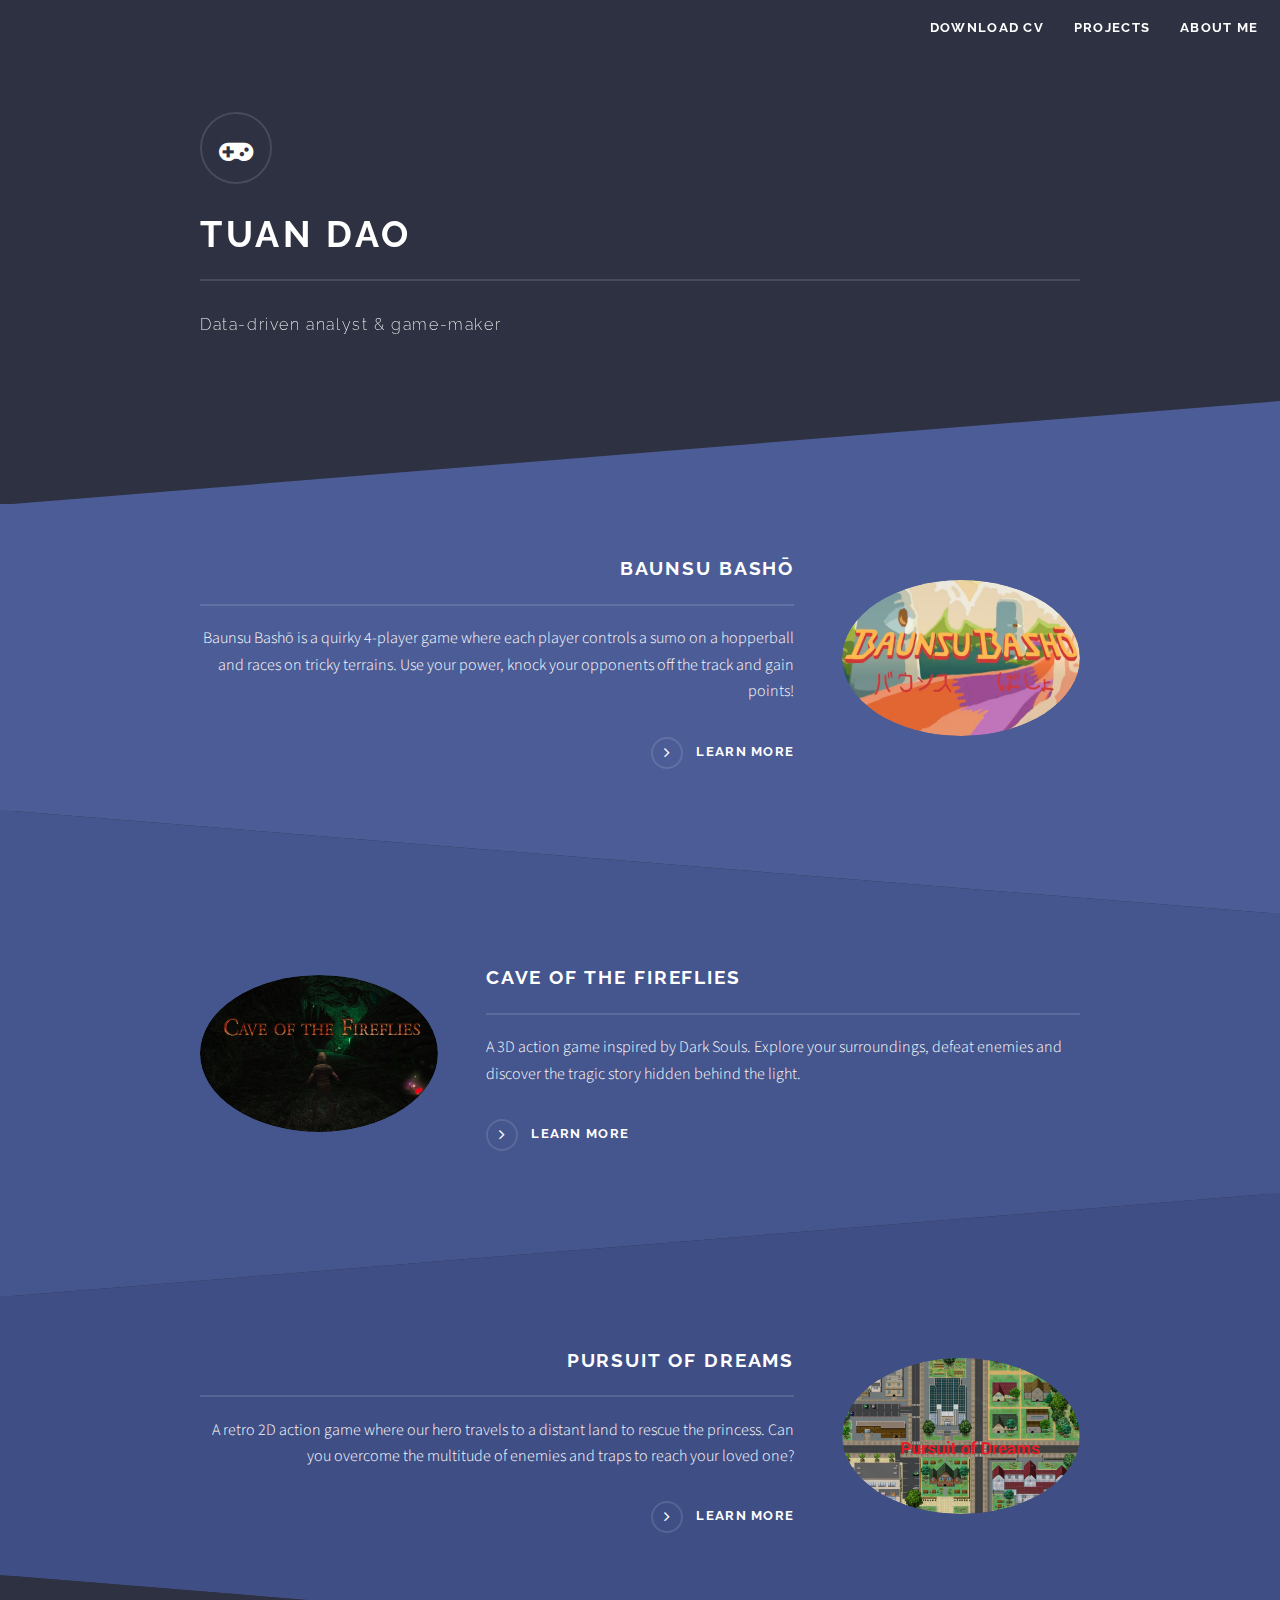
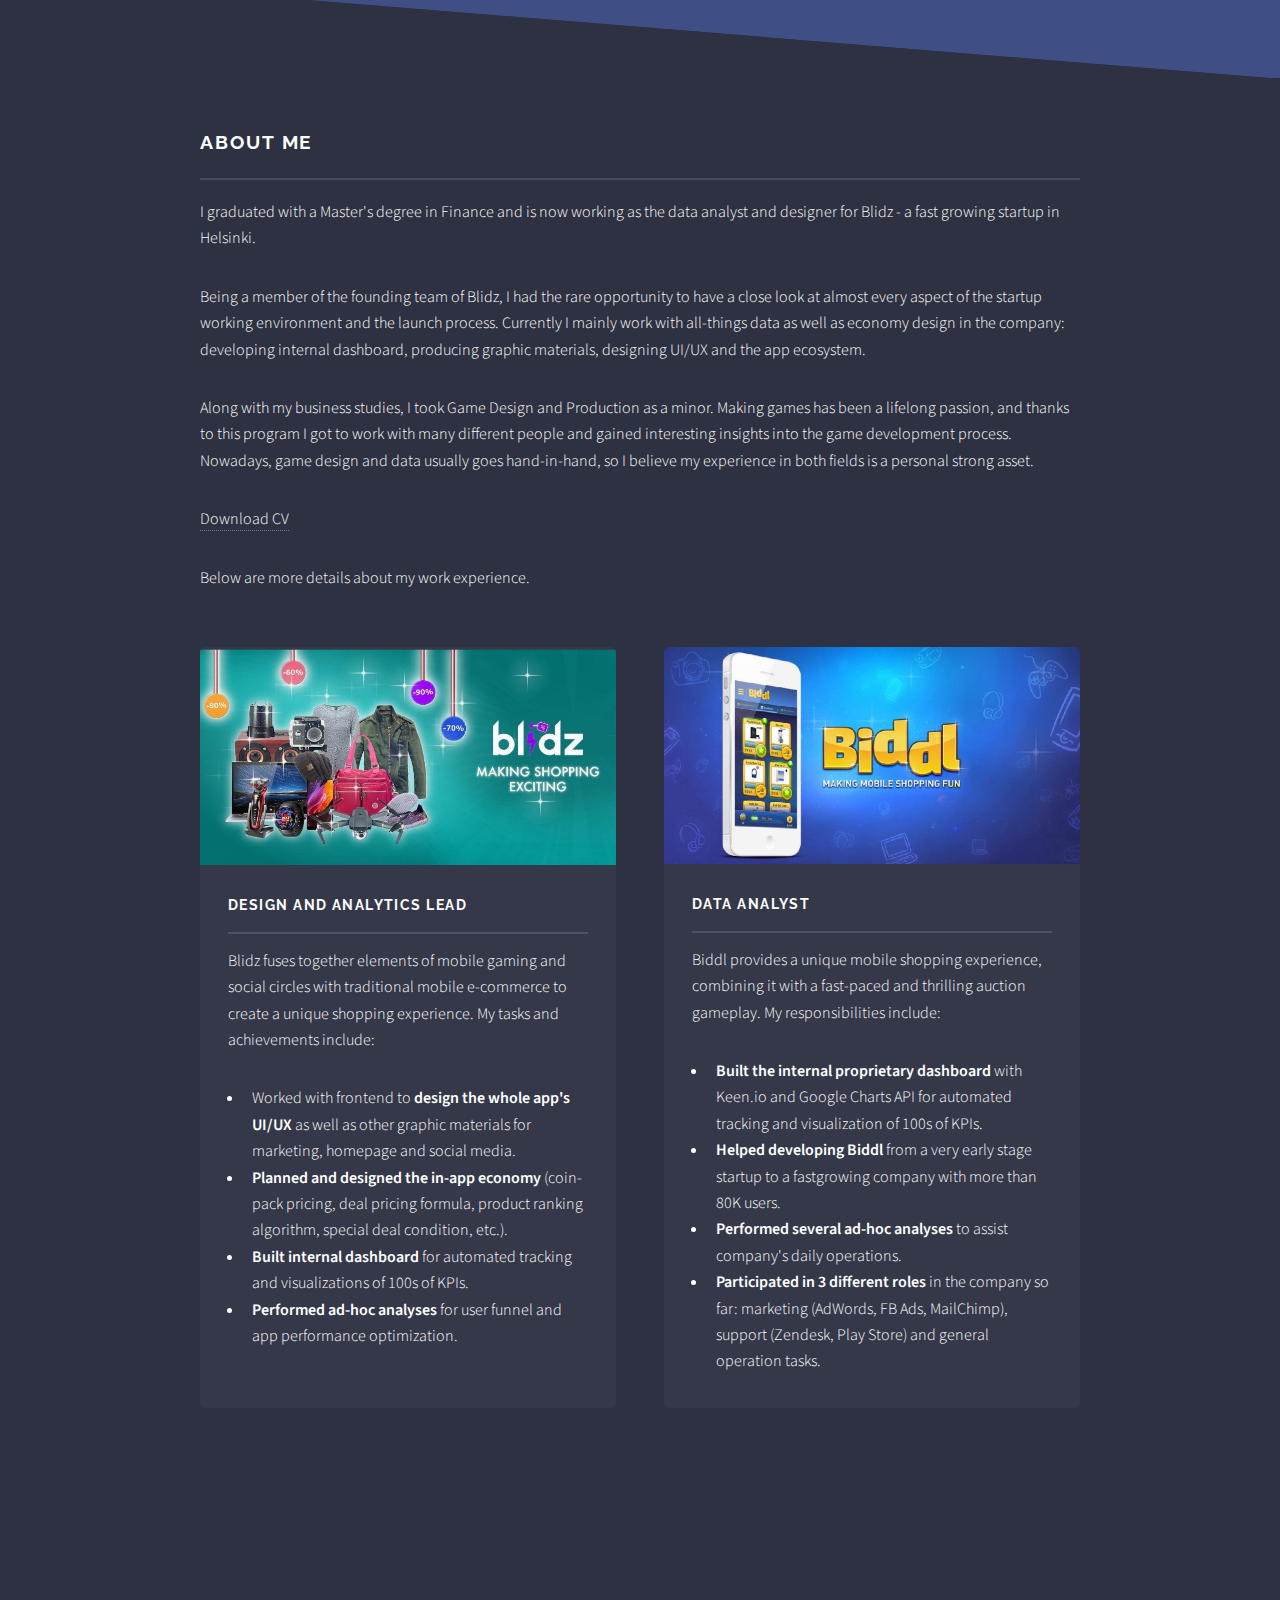
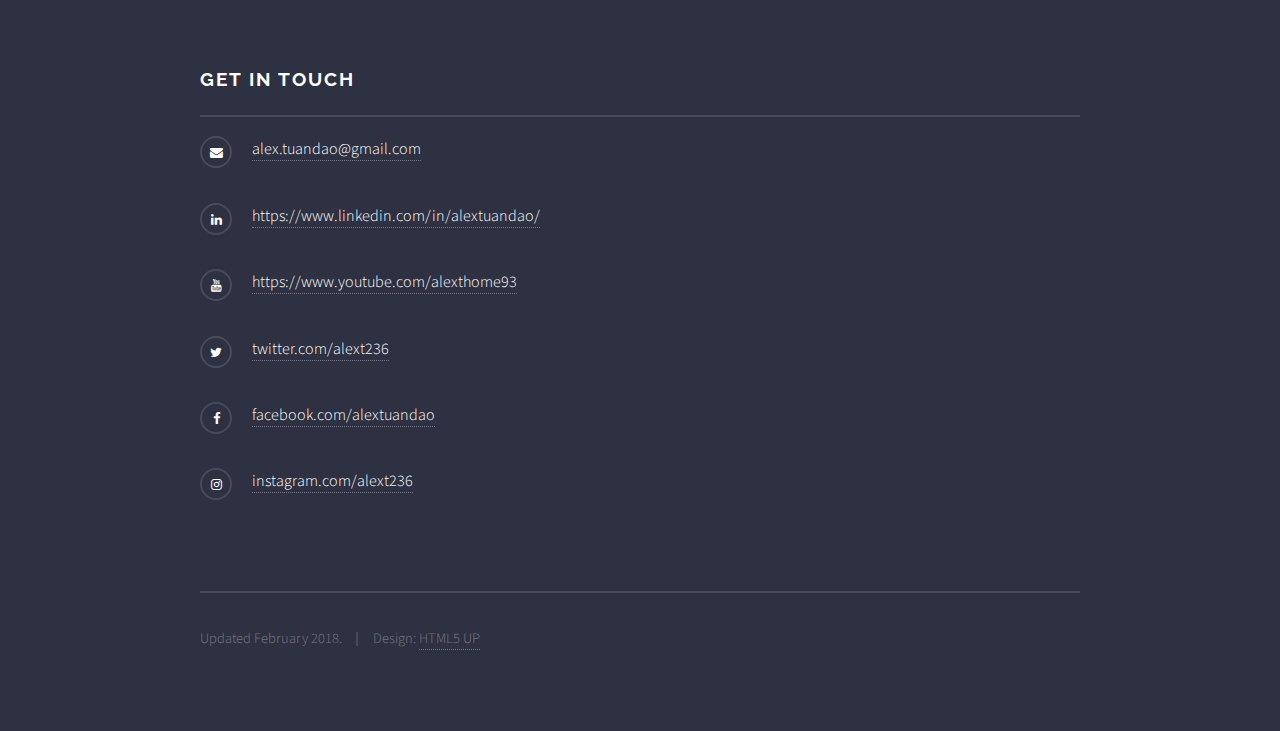
==== commit 677afedb: "Update experience content" ====
--- a/index.html
+++ b/index.html
@@ -24,6 +24,7 @@
 						<h1><a href="index.html">Tuan Dao</a></h1>
 						<nav>
 							<!-- <a href="#menu">Menu</a> -->
+							<a href="#" target="_blank">Download CV</a>
 							<a href="#wrapper" class="smooth-goto">Projects</a>
 							<a href="#about" class="smooth-goto">About Me</a>
 						</nav>
@@ -96,25 +97,34 @@
 							<section id="about" class="wrapper alt style1">
 								<div class="inner">
 									<h2 class="major">About Me</h2>
-									<p>I graduated with a Master's degree in Finance and is now working as the data analyst and designer for Blidz - a fast growing startup in Helsinki.
-										<br><br>
-									Being a member of the founding team of Blidz, I had the rare opportunity to have a close look at almost every aspect of the startup working environment and the launch process. Currently I mainly work with all-things data as well as economy design in the company: developing internal dashboard, producing graphic materials, designing UI/UX and the app ecosystem.
-										<br><br>
-									Along with my business studies, I took Game Design and Production as a minor. Making games has been a lifelong passion, and thanks to this program I got to work with many different people and gained interesting insights into the game development process. Nowadays, game design and data usually goes hand-in-hand, so I believe my experience in both fields is a personal strong asset.
-										<br><br>
-									Below are more details about my work experience.
-									</p>
+									<p>I graduated with a Master's degree in Finance and is now working as the data analyst and designer for Blidz - a fast growing startup in Helsinki.</p>
+									<p>Being a member of the founding team of Blidz, I had the rare opportunity to have a close look at almost every aspect of the startup working environment and the launch process. Currently I mainly work with all-things data as well as economy design in the company: developing internal dashboard, producing graphic materials, designing UI/UX and the app ecosystem.</p>
+									<p>Along with my business studies, I took Game Design and Production as a minor. Making games has been a lifelong passion, and thanks to this program I got to work with many different people and gained interesting insights into the game development process. Nowadays, game design and data usually goes hand-in-hand, so I believe my experience in both fields is a personal strong asset.</p>
+									<p><a href="#" target="_blank">Download CV</a>
+									<p>Below are more details about my work experience.</p>
 									<section class="features">
 										<article>
-											<a href="#" class="image"><img src="images/blidz.png" alt="" /></a>
+											<div class="image"><img src="images/blidz.png" alt="" /></div>
 											<h3 class="major">Design and Analytics Lead</h3>
-											<p>Blidz fuses together elements of mobile gaming and social circles with traditional mobile e-commerce to create a unique shopping experience.</p>
+											<p>Blidz fuses together elements of mobile gaming and social circles with traditional mobile e-commerce to create a unique shopping experience. My tasks and achievements include:</p>
+											<ul>
+												<li>Worked with frontend to <b>design the whole app's UI/UX </b> as well as other graphic materials for marketing, homepage and social media.</li>
+												<li><b>Planned and designed the in-app economy </b> (coin-pack pricing, deal pricing formula, product ranking algorithm, special deal condition, etc.).</li>
+												<li><b>Built internal dashboard</b> for automated tracking and visualizations of 100s of KPIs.</li>
+												<li><b>Performed ad-hoc analyses</b> for user funnel and app performance optimization.</li>
+											</ul>
 											<!-- <a href="#" class="special">Learn more</a> -->
 										</article>
 										<article>
-											<a href="#" class="image"><img src="images/biddl.jpeg" alt="" /></a>
+											<div href="#" class="image"><img src="images/biddl.jpeg" alt="" /></div>
 											<h3 class="major">Data Analyst</h3>
-											<p>Biddl provides a unique mobile shopping experience, combining it with a fast-paced and thrilling auction gameplay.</p>
+											<p>Biddl provides a unique mobile shopping experience, combining it with a fast-paced and thrilling auction gameplay. My responsibilities include:</p>
+											<ul>
+												<li><b>Built the internal proprietary dashboard</b> with Keen.io and Google Charts API for automated tracking and visualization of 100s of KPIs.</li>
+												<li><b>Helped developing Biddl</b> from a very early stage startup to a fastgrowing company with more than 80K users.</li>
+												<li><b>Performed several ad-hoc analyses</b> to assist company's daily operations.</li>
+												<li><b>Participated in 3 different roles</b> in the company so far: marketing (AdWords, FB Ads, MailChimp), support (Zendesk, Play Store) and general operation tasks.</li>
+											</ul>
 											<!-- <a href="#" class="special">Learn more</a> -->
 										</article>
 
@@ -153,7 +163,6 @@
 									1234 Somewhere Road Suite #2894<br />
 									Nashville, TN 00000-0000
 								</li> -->
-								<li class="fa-phone">(+358) 401 799 588</li>
 								<li class="fa-envelope"><a href="mailto:alex.tuandao@gmail.com">alex.tuandao@gmail.com</a></li>
 								<li class="fa-linkedin"><a href="https://www.linkedin.com/in/alextuandao/" target="_blank">https://www.linkedin.com/in/alextuandao/</a></li>
 								<li class="fa-youtube"><a href="https://www.youtube.com/alexthome93" target="_blank">https://www.youtube.com/alexthome93</a></li>
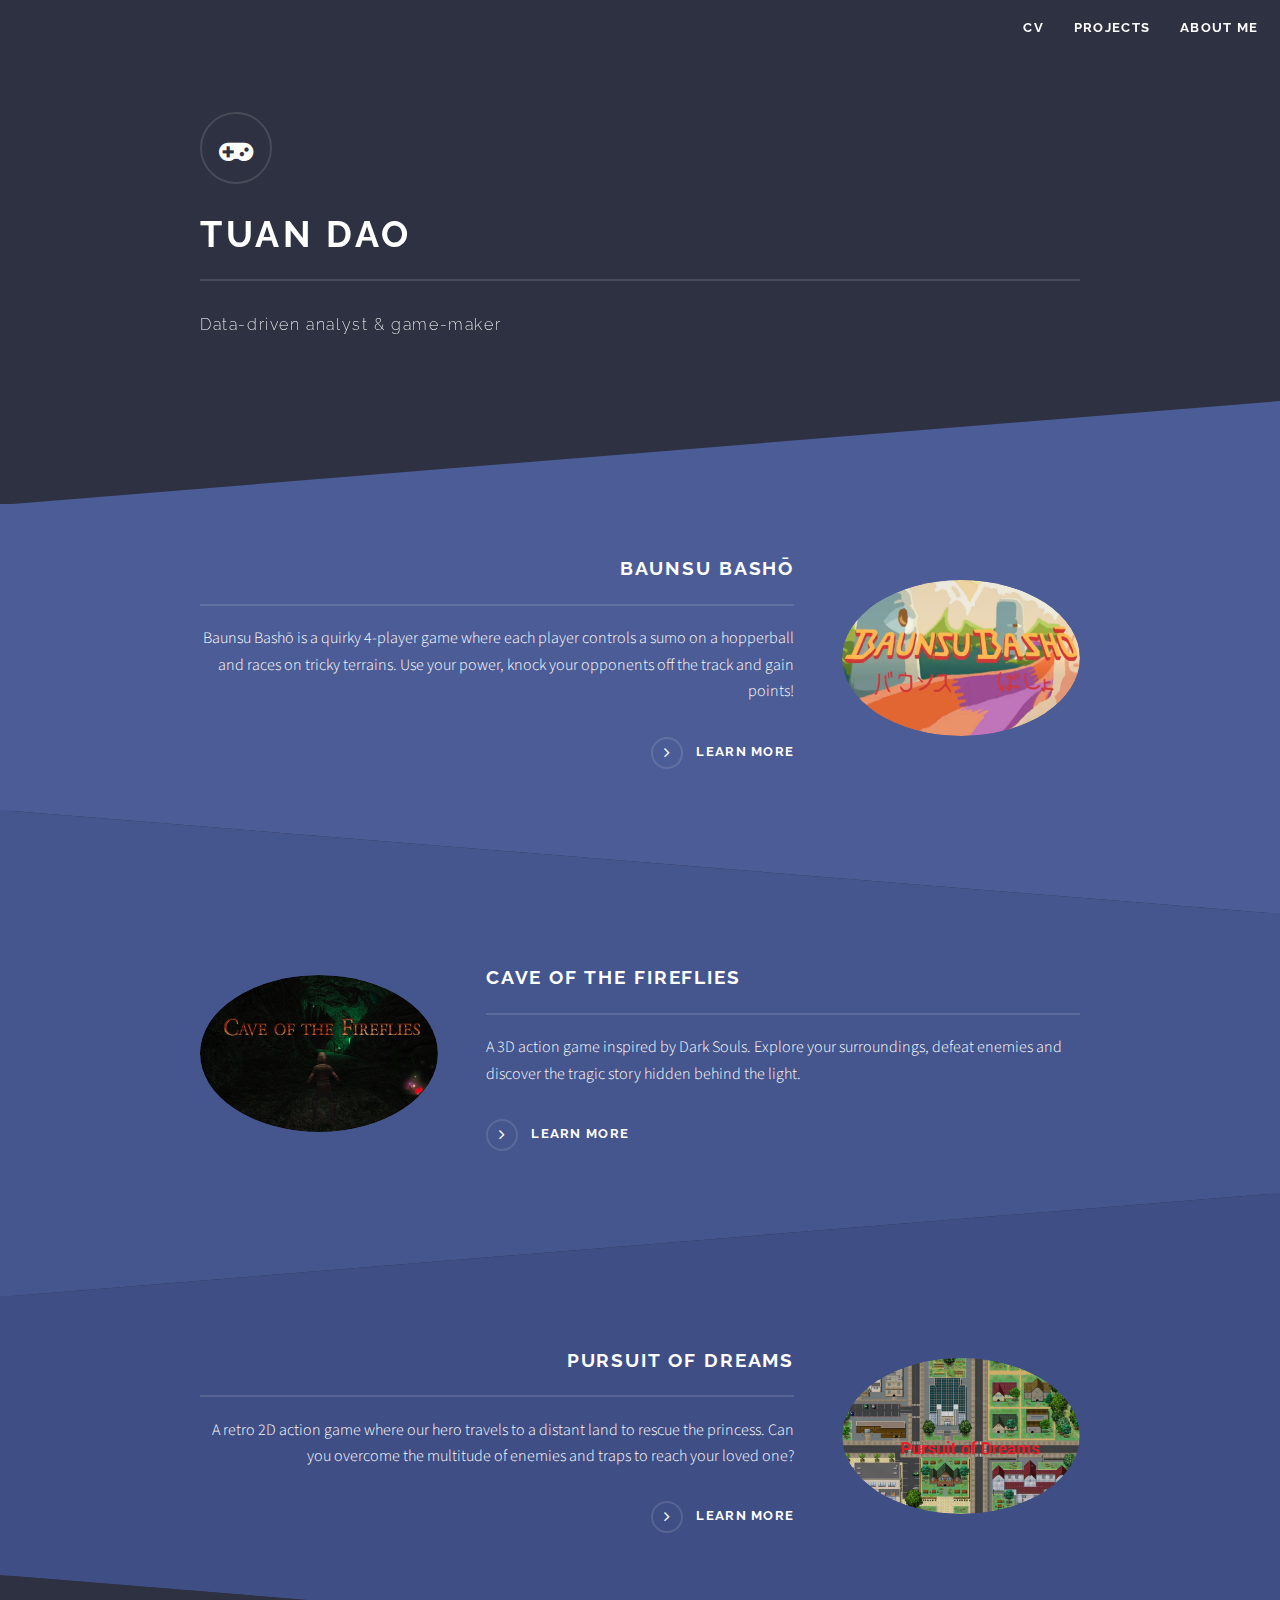
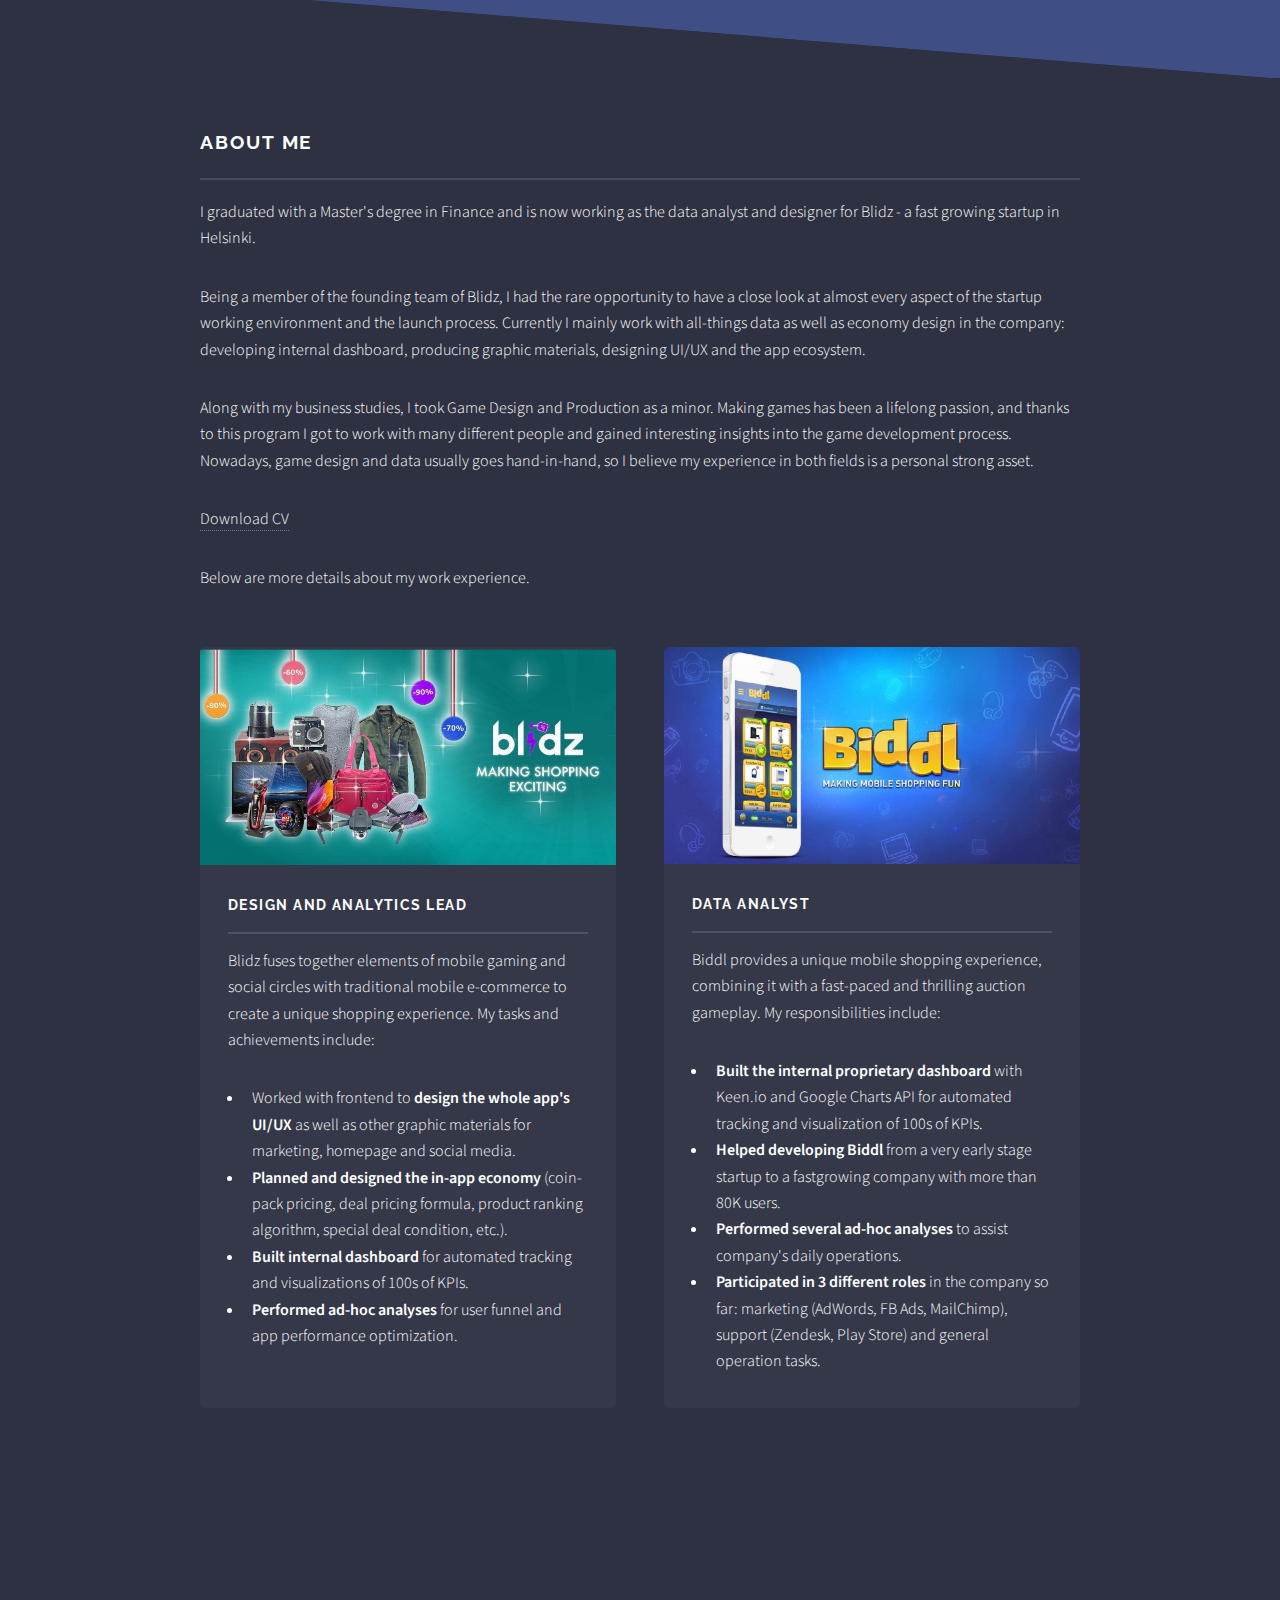
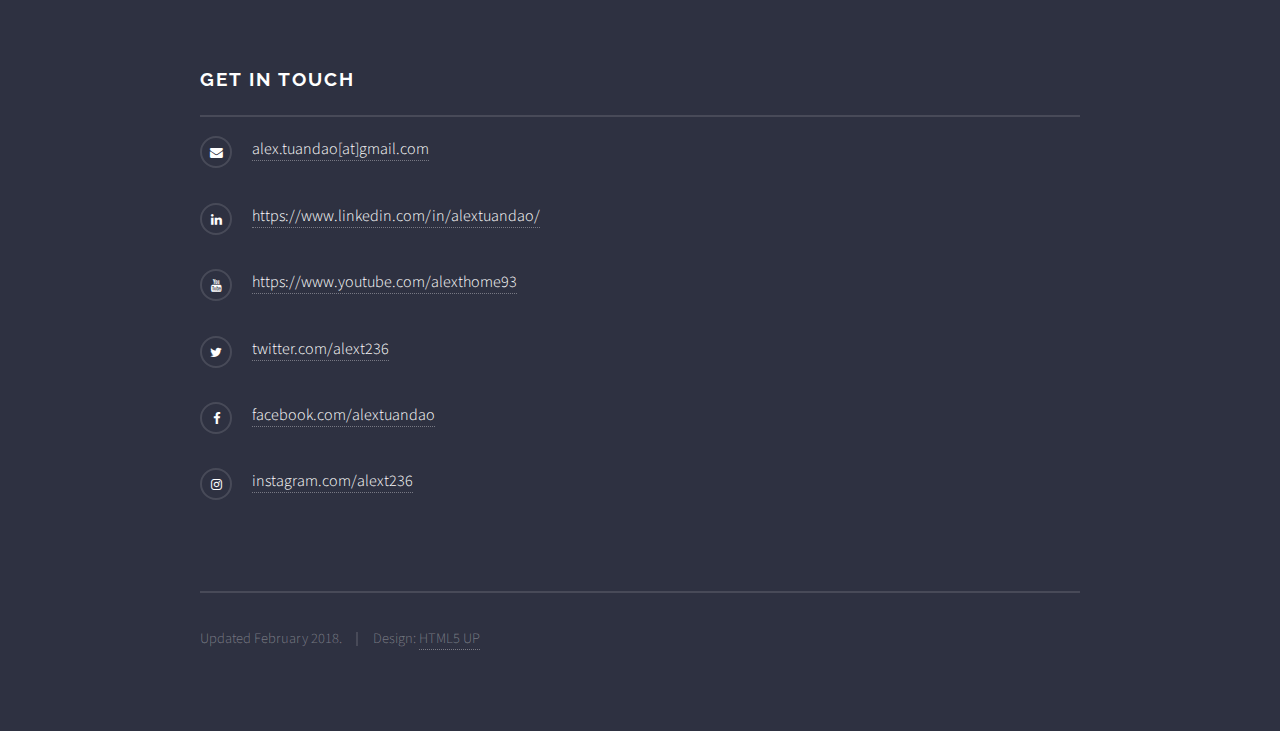
==== commit a8b0c816: "fixes" ====
--- a/index.html
+++ b/index.html
@@ -6,6 +6,17 @@
 -->
 <html>
 	<head>
+		<!-- Global site tag (gtag.js) - Google Analytics -->
+		<script async src="https://www.googletagmanager.com/gtag/js?id=UA-114914629-1"></script>
+		<script>
+		  window.dataLayer = window.dataLayer || [];
+		  function gtag(){dataLayer.push(arguments);}
+		  gtag('js', new Date());
+
+		  gtag('config', 'UA-114914629-1');
+		</script>
+
+
 		<title>Tuan Dao's Homepage</title>
 		<meta charset="utf-8" />
 		<meta name="viewport" content="width=device-width, initial-scale=1" />
@@ -24,7 +35,7 @@
 						<h1><a href="index.html">Tuan Dao</a></h1>
 						<nav>
 							<!-- <a href="#menu">Menu</a> -->
-							<a href="#" target="_blank">Download CV</a>
+							<a href="#" target="_blank">CV</a>
 							<a href="#wrapper" class="smooth-goto">Projects</a>
 							<a href="#about" class="smooth-goto">About Me</a>
 						</nav>
@@ -163,7 +174,7 @@
 									1234 Somewhere Road Suite #2894<br />
 									Nashville, TN 00000-0000
 								</li> -->
-								<li class="fa-envelope"><a href="mailto:alex.tuandao@gmail.com">alex.tuandao@gmail.com</a></li>
+								<li class="fa-envelope"><a href="mailto:alex.tuandao@gmail.com">alex.tuandao[at]gmail.com</a></li>
 								<li class="fa-linkedin"><a href="https://www.linkedin.com/in/alextuandao/" target="_blank">https://www.linkedin.com/in/alextuandao/</a></li>
 								<li class="fa-youtube"><a href="https://www.youtube.com/alexthome93" target="_blank">https://www.youtube.com/alexthome93</a></li>
 								<li class="fa-twitter"><a href="https://twitter.com/alext236" target="_blank">twitter.com/alext236</a></li>
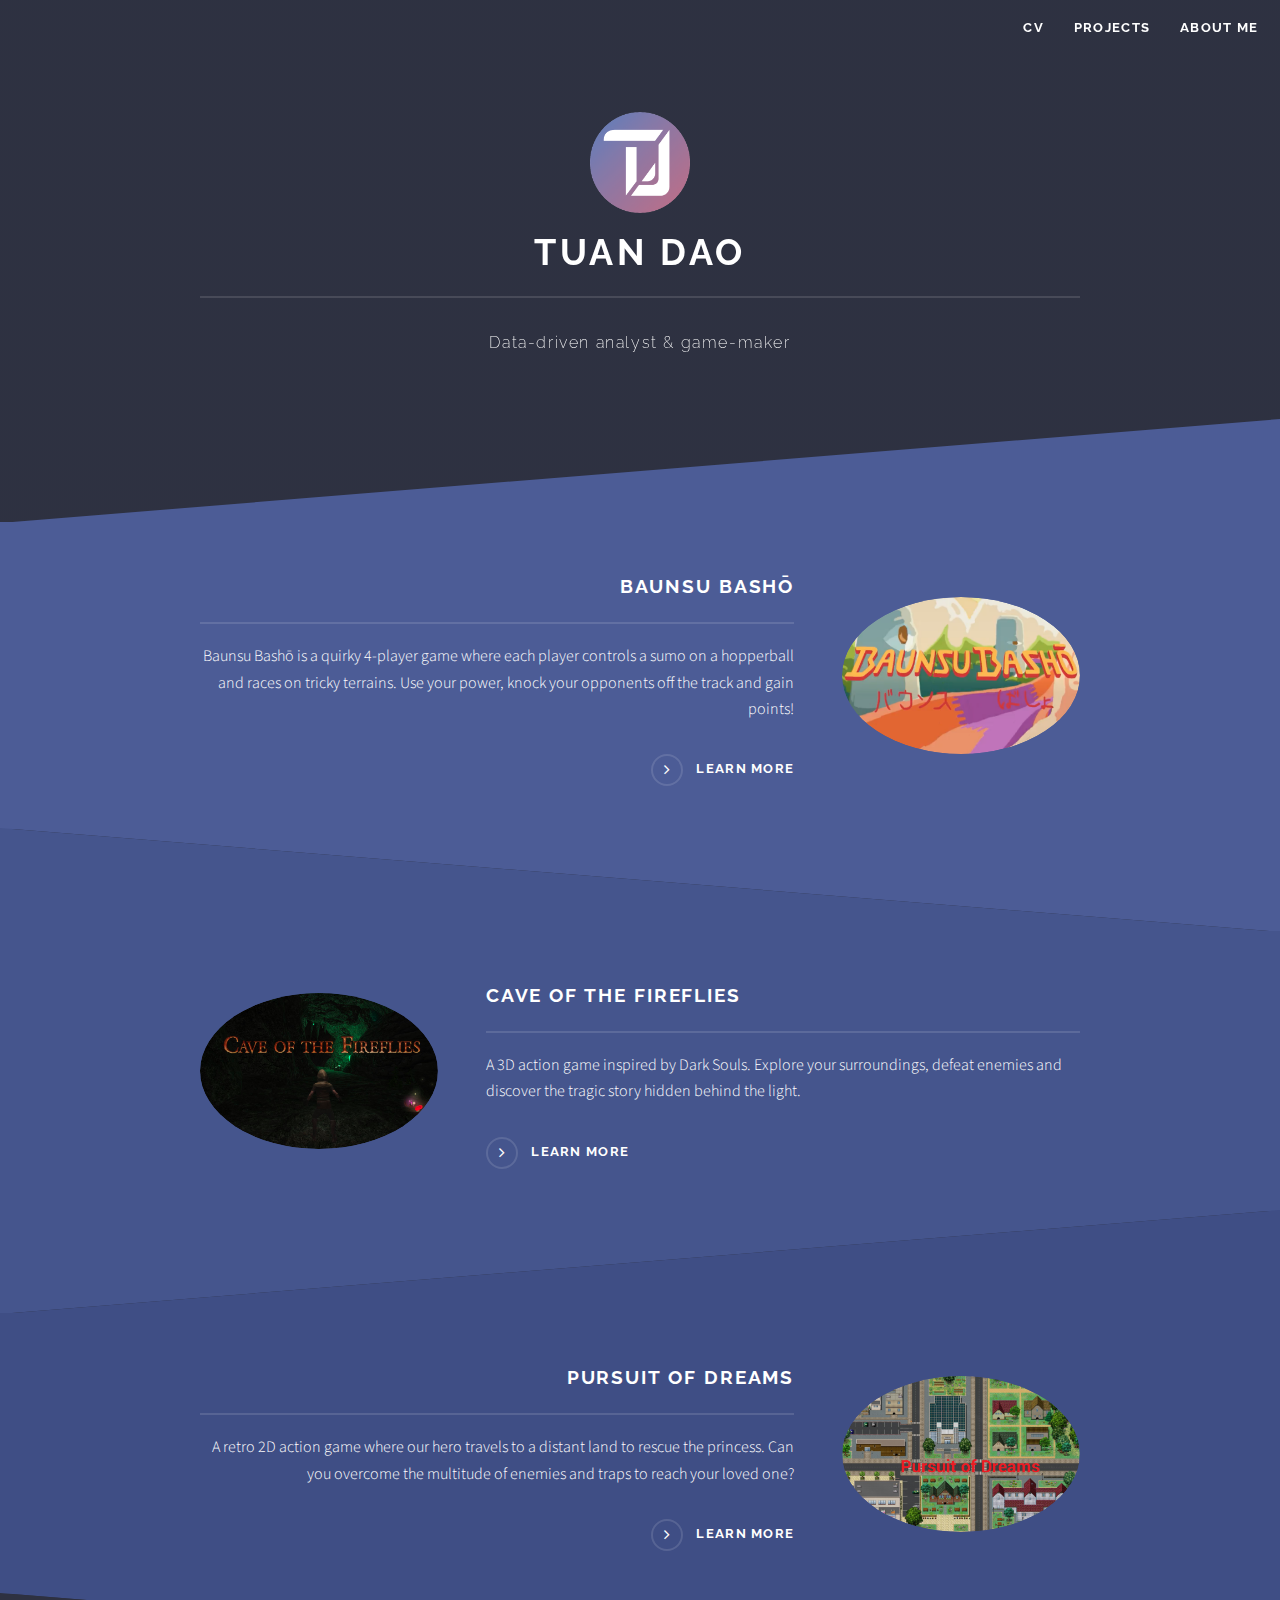
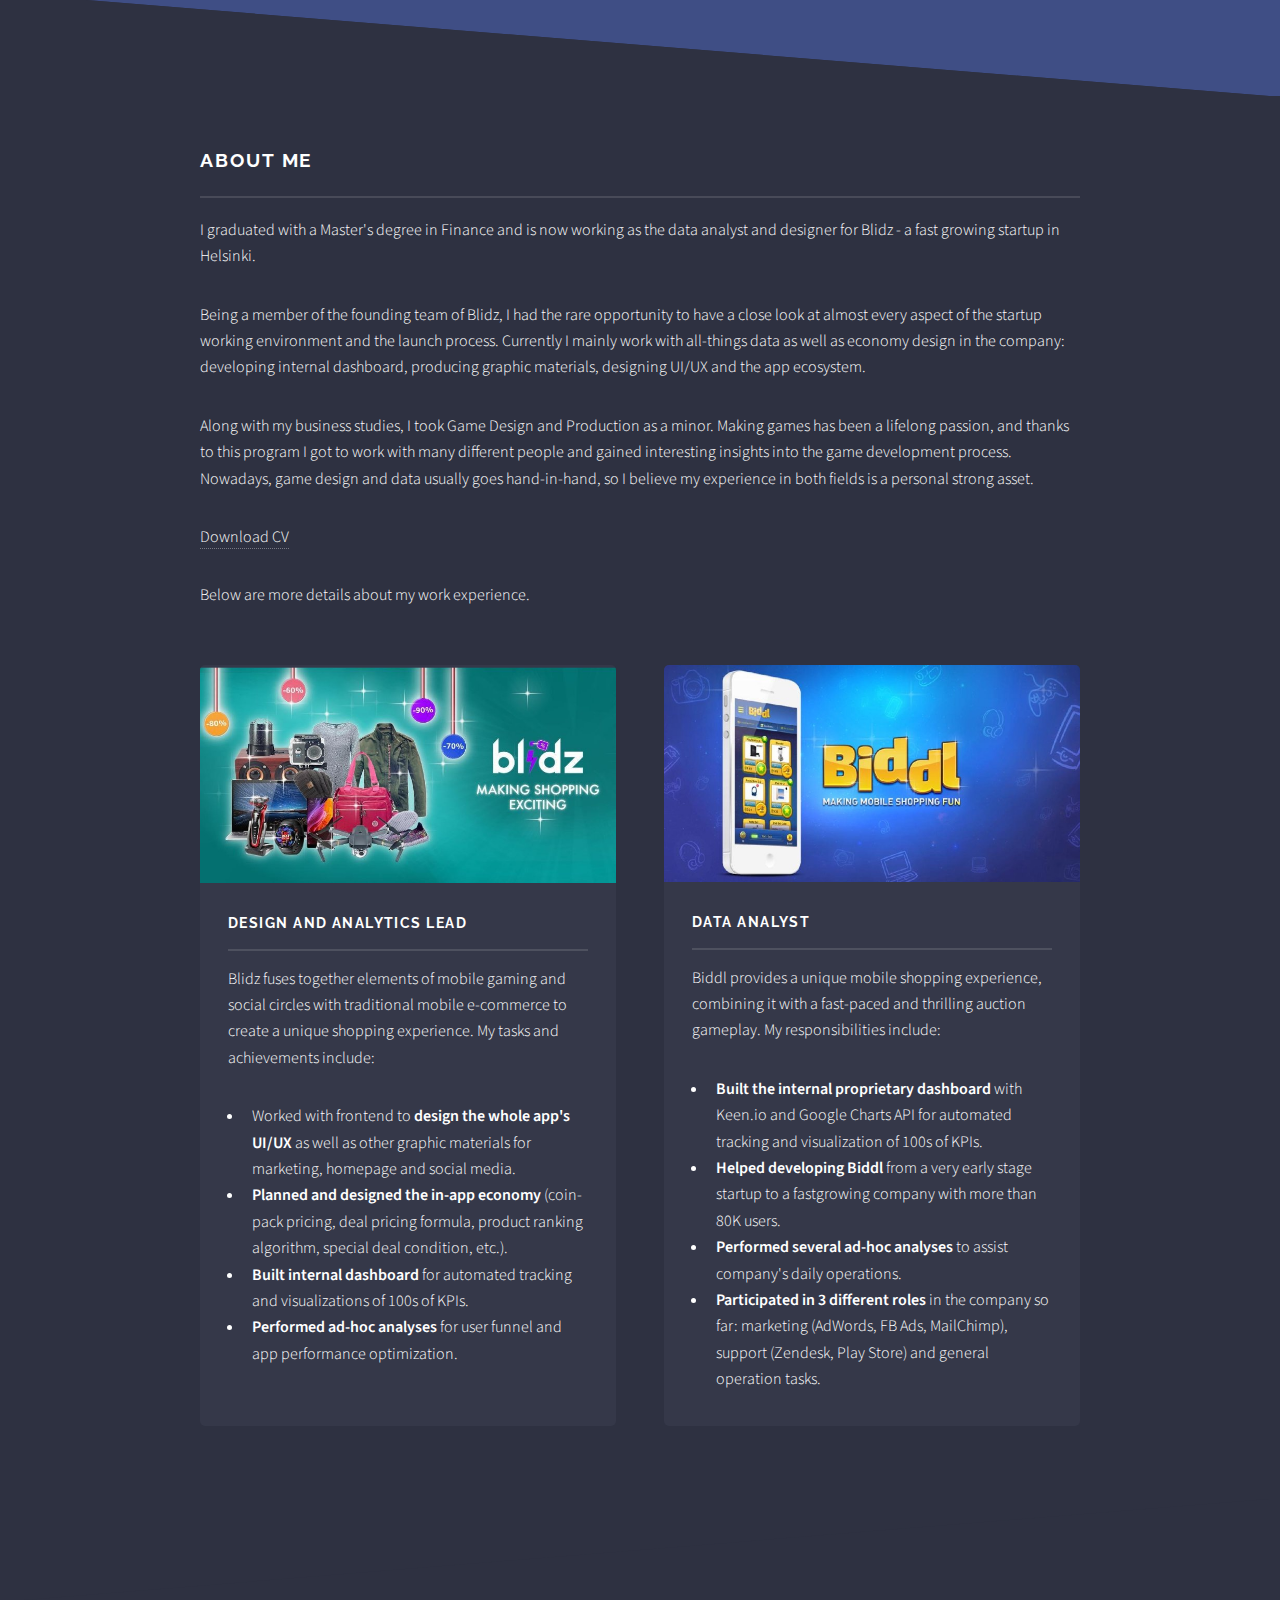
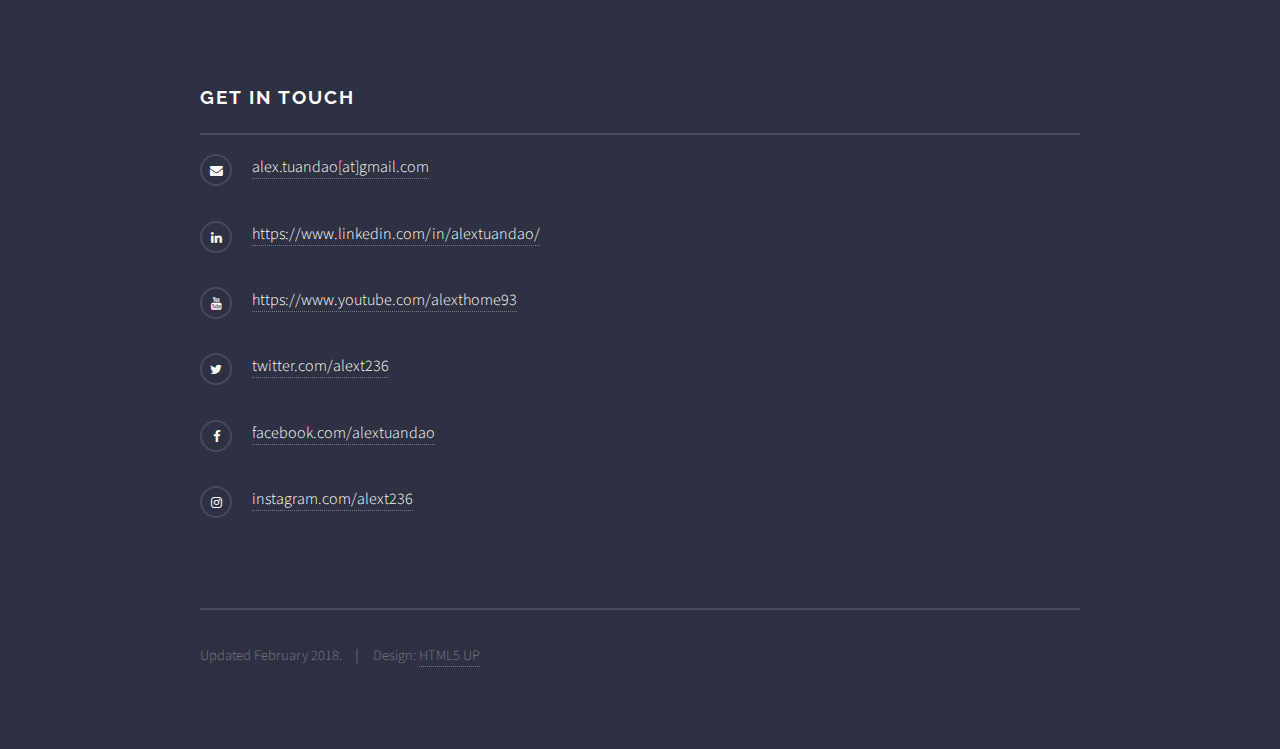
==== commit d0867b43: "Center align top title text and image" ====
--- a/index.html
+++ b/index.html
@@ -32,10 +32,10 @@
 
 				<!-- Header -->
 					<header id="header" class="alt">
-						<h1><a href="index.html">Tuan Dao</a></h1>
+						<h1><a href="#page-wrapper" class="smooth-goto">Tuan Dao</a></h1>
 						<nav>
 							<!-- <a href="#menu">Menu</a> -->
-							<a href="#" target="_blank">CV</a>
+							<a href="document/CV.pdf" target="_blank">CV</a>
 							<a href="#wrapper" class="smooth-goto">Projects</a>
 							<a href="#about" class="smooth-goto">About Me</a>
 						</nav>
@@ -58,8 +58,8 @@
 
 				<!-- Banner -->
 					<section id="banner">
-						<div class="inner">
-							<div class="logo"><span class="icon fa-gamepad"></span></div>
+						<div class="inner">							
+							<img src="images/self-logo.png" alt="" />
 							<h2>Tuan Dao</h2>
 							<p>Data-driven analyst & game-maker</p>
 						</div>
@@ -111,11 +111,11 @@
 									<p>I graduated with a Master's degree in Finance and is now working as the data analyst and designer for Blidz - a fast growing startup in Helsinki.</p>
 									<p>Being a member of the founding team of Blidz, I had the rare opportunity to have a close look at almost every aspect of the startup working environment and the launch process. Currently I mainly work with all-things data as well as economy design in the company: developing internal dashboard, producing graphic materials, designing UI/UX and the app ecosystem.</p>
 									<p>Along with my business studies, I took Game Design and Production as a minor. Making games has been a lifelong passion, and thanks to this program I got to work with many different people and gained interesting insights into the game development process. Nowadays, game design and data usually goes hand-in-hand, so I believe my experience in both fields is a personal strong asset.</p>
-									<p><a href="#" target="_blank">Download CV</a>
+									<p><a href="document/CV.pdf" target="_blank">Download CV</a>
 									<p>Below are more details about my work experience.</p>
 									<section class="features">
 										<article>
-											<div class="image"><img src="images/blidz.png" alt="" /></div>
+											<a href="https://blidz.com" class="image" target="_blank"><img src="images/blidz.png" alt="" /></a>
 											<h3 class="major">Design and Analytics Lead</h3>
 											<p>Blidz fuses together elements of mobile gaming and social circles with traditional mobile e-commerce to create a unique shopping experience. My tasks and achievements include:</p>
 											<ul>
@@ -127,7 +127,7 @@
 											<!-- <a href="#" class="special">Learn more</a> -->
 										</article>
 										<article>
-											<div href="#" class="image"><img src="images/biddl.jpeg" alt="" /></div>
+											<a href="https://biddl.com" class="image" target="_blank"><img src="images/biddl.jpeg" alt="" /></a>
 											<h3 class="major">Data Analyst</h3>
 											<p>Biddl provides a unique mobile shopping experience, combining it with a fast-paced and thrilling auction gameplay. My responsibilities include:</p>
 											<ul>
--- a/assets/css/main.css
+++ b/assets/css/main.css
@@ -3170,6 +3170,7 @@
 			font-size: 2.25em;
 			margin-bottom: 0.8em;
 			padding-bottom: 0.4em;
+			text-align: center;
 		}
 
 		#banner p {
@@ -3195,7 +3196,15 @@
 			font-weight: 200;
 			letter-spacing: 0.1em;
 			line-height: 2;
+			text-align: center;
 			/*text-transform: uppercase;*/
+		}
+
+		#banner img {
+			max-width: 100px;
+			display: block;
+			margin: 0 auto;
+			padding-bottom: 10px;
 		}
 
 		@media screen and (max-width: 1280px) {
